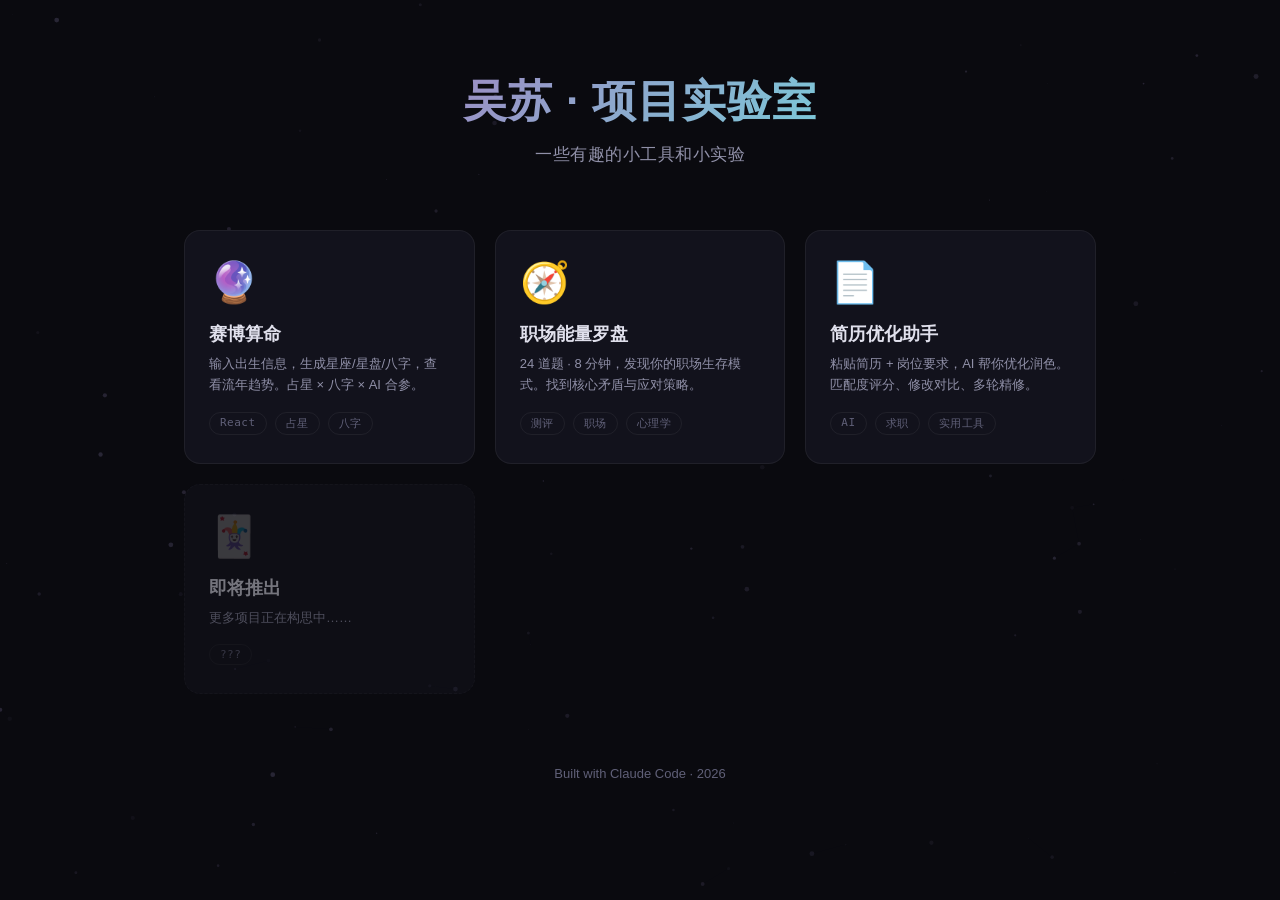
==== index.html @ a4a71238 "初始提交：门户首页 + 赛博算命 + 职场罗盘 + 简历优化" ====
<!DOCTYPE html>
<html lang="zh-CN">
<head>
<meta charset="UTF-8">
<meta name="viewport" content="width=device-width, initial-scale=1.0">
<meta name="color-scheme" content="dark">
<meta name="theme-color" content="#0a0a0f">
<title>吴苏 · 项目实验室</title>
<style>
/* ===== Reset & Variables ===== */
:root {
  --bg-deep: #0a0a0f;
  --bg-card: #12121c;
  --bg-card-hover: #1a1a2a;
  --accent-cyan: #7cc8d8;
  --accent-purple: #9b8ec4;
  --accent-rose: #c9a0b8;
  --accent-gold: #c9b878;
  --accent-green: #7eb89e;
  --text-primary: #e0e0ec;
  --text-secondary: #9090a8;
  --text-muted: #606078;
  --border-subtle: rgba(255,255,255,0.06);
  --border-glow: rgba(124,200,216,0.15);
  --radius: 16px;
  --font-sans: 'PingFang SC','Microsoft YaHei','Noto Sans SC',sans-serif;
  --font-mono: 'SF Mono','Cascadia Code','Consolas',monospace;
}
*, *::before, *::after { box-sizing: border-box; margin: 0; padding: 0; }
html { height: 100%; }
body {
  min-height: 100%;
  font-family: var(--font-sans);
  background: var(--bg-deep);
  color: var(--text-primary);
  -webkit-font-smoothing: antialiased;
}
a { text-decoration: none; color: inherit; }
button { font-family: inherit; border: none; cursor: pointer; background: none; color: inherit; }

/* ===== Canvas BG ===== */
#particleCanvas {
  position: fixed; top: 0; left: 0; width: 100%; height: 100%;
  z-index: 0; pointer-events: none;
}

/* ===== Layout ===== */
#app {
  position: relative; z-index: 1;
  max-width: 960px; margin: 0 auto;
  padding: clamp(32px, 8vh, 80px) 24px 80px;
  display: flex; flex-direction: column; align-items: center;
}

/* ===== Header ===== */
.header { text-align: center; margin-bottom: clamp(40px, 8vh, 64px); }
.header h1 {
  font-size: clamp(28px, 5vw, 44px);
  font-weight: 700;
  background: linear-gradient(135deg, var(--accent-purple), var(--accent-cyan));
  -webkit-background-clip: text; -webkit-text-fill-color: transparent;
  background-clip: text;
  letter-spacing: 1px;
}
.header p {
  margin-top: 12px;
  font-size: clamp(14px, 2vw, 17px);
  color: var(--text-secondary);
  letter-spacing: 0.5px;
}

/* ===== Project Grid ===== */
.grid {
  display: grid;
  grid-template-columns: repeat(auto-fill, minmax(260px, 1fr));
  gap: 20px;
  width: 100%;
}

/* ===== Card ===== */
.card {
  display: flex; flex-direction: column;
  padding: 28px 24px;
  border-radius: var(--radius);
  background: var(--bg-card);
  border: 1px solid var(--border-subtle);
  transition: all 300ms cubic-bezier(0.4,0,0.2,1);
  position: relative; overflow: hidden;
  min-height: 180px;
}
.card::before {
  content: '';
  position: absolute; top: 0; left: 0; right: 0;
  height: 1px;
  background: linear-gradient(90deg, transparent, var(--border-glow), transparent);
  opacity: 0; transition: opacity 300ms ease;
}
.card:hover {
  transform: translateY(-4px);
  background: var(--bg-card-hover);
  border-color: rgba(124,200,216,0.2);
  box-shadow: 0 8px 40px rgba(0,0,0,0.4), 0 0 0 1px rgba(124,200,216,0.05);
}
.card:hover::before { opacity: 1; }
.card:active { transform: scale(0.98); }

.card-emoji {
  font-size: 40px; margin-bottom: 16px;
  transition: transform 300ms ease;
}
.card:hover .card-emoji { transform: scale(1.1); }

.card-title {
  font-size: 18px; font-weight: 600; margin-bottom: 8px;
  color: var(--text-primary);
}
.card-desc {
  font-size: 13px; color: var(--text-secondary);
  line-height: 1.6; flex: 1;
}
.card-tags {
  display: flex; gap: 8px; flex-wrap: wrap; margin-top: 16px;
}
.tag {
  padding: 3px 10px; border-radius: 20px;
  font-size: 11px; color: var(--text-muted);
  border: 1px solid var(--border-subtle);
  font-family: var(--font-mono); letter-spacing: 0.5px;
}

/* ===== Placeholder Card ===== */
.card.placeholder {
  opacity: 0.5; cursor: default;
  border-style: dashed;
}
.card.placeholder:hover {
  transform: none;
  background: var(--bg-card);
  border-color: var(--border-subtle);
  box-shadow: none;
}
.card.placeholder:hover::before { opacity: 0; }
.card.placeholder .card-emoji { opacity: 0.4; }

/* ===== Footer ===== */
.footer {
  margin-top: clamp(40px, 8vh, 72px);
  text-align: center;
  font-size: 13px; color: var(--text-muted);
}
.footer a:hover { color: var(--accent-cyan); transition: color 200ms; }

/* ===== Responsive ===== */
@media (max-width: 600px) {
  .grid { grid-template-columns: 1fr; }
  .card { min-height: auto; }
}
</style>
</head>
<body>
<canvas id="particleCanvas"></canvas>

<div id="app">
  <header class="header">
    <h1>吴苏 · 项目实验室</h1>
    <p>一些有趣的小工具和小实验</p>
  </header>

  <div class="grid">
    <!-- 赛博算命 -->
    <a href="projects/cyber-fortune/" class="card">
      <div class="card-emoji">🔮</div>
      <div class="card-title">赛博算命</div>
      <div class="card-desc">输入出生信息，生成星座/星盘/八字，查看流年趋势。占星 × 八字 × AI 合参。</div>
      <div class="card-tags">
        <span class="tag">React</span>
        <span class="tag">占星</span>
        <span class="tag">八字</span>
      </div>
    </a>

    <!-- 职场能量罗盘 -->
    <a href="projects/career-compass/" class="card">
      <div class="card-emoji">🧭</div>
      <div class="card-title">职场能量罗盘</div>
      <div class="card-desc">24 道题 · 8 分钟，发现你的职场生存模式。找到核心矛盾与应对策略。</div>
      <div class="card-tags">
        <span class="tag">测评</span>
        <span class="tag">职场</span>
        <span class="tag">心理学</span>
      </div>
    </a>

    <!-- 简历优化助手 -->
    <a href="projects/resume-optimizer/" class="card">
      <div class="card-emoji">📄</div>
      <div class="card-title">简历优化助手</div>
      <div class="card-desc">粘贴简历 + 岗位要求，AI 帮你优化润色。匹配度评分、修改对比、多轮精修。</div>
      <div class="card-tags">
        <span class="tag">AI</span>
        <span class="tag">求职</span>
        <span class="tag">实用工具</span>
      </div>
    </a>

    <!-- 即将推出 -->
    <div class="card placeholder">
      <div class="card-emoji">🃏</div>
      <div class="card-title">即将推出</div>
      <div class="card-desc">更多项目正在构思中……</div>
      <div class="card-tags">
        <span class="tag">???</span>
      </div>
    </div>
  </div>

  <footer class="footer">
    <p>Built with <a href="https://claude.ai/code" target="_blank" rel="noopener">Claude Code</a> · 2026</p>
  </footer>
</div>

<script>
// ===== Particle Engine (adapted from 职场罗盘) =====
class ParticleEngine {
  constructor(canvas) {
    this.canvas = canvas;
    this.ctx = canvas.getContext('2d');
    this.particles = [];
    this.mouse = { x: -9999, y: -9999 };
    this.colorBias = { r: 155, g: 142, b: 196 };
    this.resize();
    this.init();
    this.bindEvents();
    this.animate();
  }
  resize() {
    const dpr = Math.min(window.devicePixelRatio || 1, 2);
    this.width = window.innerWidth;
    this.height = document.body.scrollHeight;
    this.canvas.width = this.width * dpr;
    this.canvas.height = this.height * dpr;
    this.canvas.style.width = this.width + 'px';
    this.canvas.style.height = this.height + 'px';
    this.ctx.setTransform(dpr, 0, 0, dpr, 0, 0);
    this.pCount = this.width < 768 ? 50 : 100;
    this.connectDist = this.width < 768 ? 80 : 120;
  }
  init() {
    this.particles = [];
    for (let i = 0; i < this.pCount; i++) {
      this.particles.push({
        x: Math.random() * this.width,
        y: Math.random() * this.height,
        vx: (Math.random() - 0.5) * 0.4,
        vy: (Math.random() - 0.5) * 0.4,
        size: Math.random() * 2.2 + 0.3,
        opacity: Math.random() * 0.18 + 0.04
      });
    }
  }
  bindEvents() {
    window.addEventListener('resize', () => { this.resize(); this.init(); });
    document.addEventListener('mousemove', e => { this.mouse.x = e.clientX; this.mouse.y = e.clientY; });
    document.addEventListener('touchmove', e => { if (e.touches[0]) { this.mouse.x = e.touches[0].clientX; this.mouse.y = e.touches[0].clientY; } }, {passive:true});
  }
  animate() {
    this.ctx.clearRect(0, 0, this.width, this.height);
    const {r,g,b} = this.colorBias;
    for (let i = 0; i < this.particles.length; i++) {
      const p = this.particles[i];
      const dx = p.x - this.mouse.x, dy = p.y - this.mouse.y;
      const dist = Math.sqrt(dx*dx + dy*dy);
      if (dist < 90) {
        const force = (90 - dist) / 90 * 0.025;
        p.vx += (dx / dist) * force;
        p.vy += (dy / dist) * force;
      }
      p.vx *= 0.999; p.vy *= 0.999;
      p.x += p.vx; p.y += p.vy;
      if (p.x < 0) p.x = this.width; if (p.x > this.width) p.x = 0;
      if (p.y < 0) p.y = this.height; if (p.y > this.height) p.y = 0;
      this.ctx.beginPath();
      this.ctx.arc(p.x, p.y, p.size, 0, Math.PI*2);
      this.ctx.fillStyle = `rgba(${r},${g},${b},${p.opacity})`;
      this.ctx.fill();
      for (let j = i+1; j < this.particles.length; j++) {
        const p2 = this.particles[j];
        const dx2 = p.x - p2.x, dy2 = p.y - p2.y;
        const dist2 = Math.sqrt(dx2*dx2 + dy2*dy2);
        if (dist2 < this.connectDist) {
          this.ctx.beginPath();
          this.ctx.moveTo(p.x, p.y);
          this.ctx.lineTo(p2.x, p2.y);
          this.ctx.strokeStyle = `rgba(${r},${g},${b},${0.02 * (1 - dist2/this.connectDist)})`;
          this.ctx.lineWidth = 0.5;
          this.ctx.stroke();
        }
      }
    }
    requestAnimationFrame(() => this.animate());
  }
}

// ===== Init =====
window.addEventListener('DOMContentLoaded', () => {
  new ParticleEngine(document.getElementById('particleCanvas'));
});
</script>
</body>
</html>
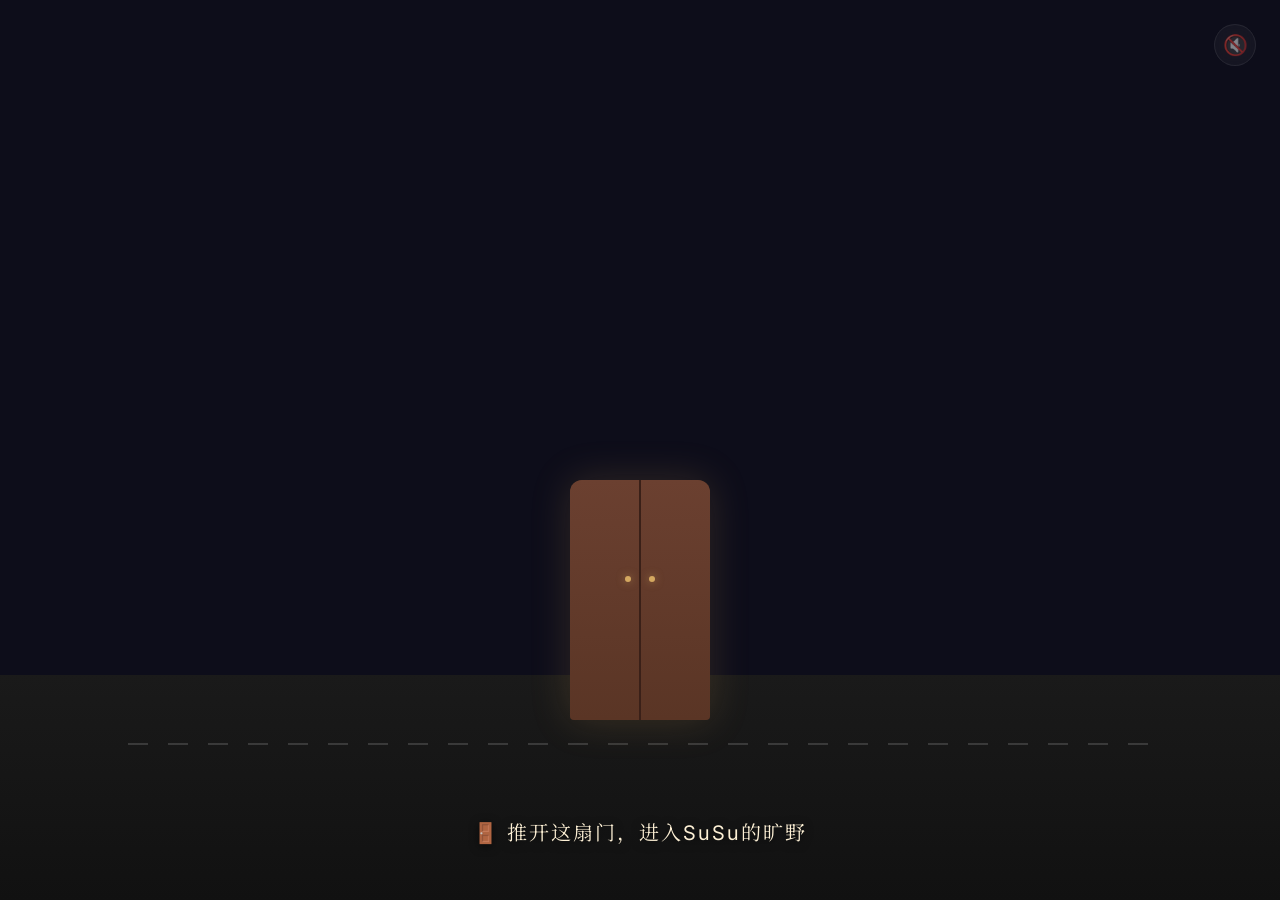
==== commit 74d5002b: "网站完整版：3D旷野 + 城市封面 + 音乐 + 六大地标" ====
--- a/index.html
+++ b/index.html
@@ -4,307 +4,1680 @@
 <meta charset="UTF-8">
 <meta name="viewport" content="width=device-width, initial-scale=1.0">
 <meta name="color-scheme" content="dark">
-<meta name="theme-color" content="#0a0a0f">
-<title>吴苏 · 项目实验室</title>
+<meta name="theme-color" content="#2D1B3D">
+<title>人生是旷野 — Su Su</title>
+
+<!-- Fonts -->
+<link rel="preconnect" href="https://fonts.googleapis.com">
+<link rel="preconnect" href="https://fonts.gstatic.com" crossorigin>
+<link href="https://fonts.googleapis.com/css2?family=Caveat:wght@400;600;700&family=Noto+Serif+SC:wght@300;400;500;600;700&family=Inter:wght@400;500&display=swap" rel="stylesheet">
+
+<!-- Three.js Import Map -->
+<script type="importmap">
+{
+  "imports": {
+    "three": "https://unpkg.com/three@0.160.0/build/three.module.js",
+    "three/addons/": "https://unpkg.com/three@0.160.0/examples/jsm/"
+  }
+}
+</script>
+
 <style>
-/* ===== Reset & Variables ===== */
-:root {
-  --bg-deep: #0a0a0f;
-  --bg-card: #12121c;
-  --bg-card-hover: #1a1a2a;
-  --accent-cyan: #7cc8d8;
-  --accent-purple: #9b8ec4;
-  --accent-rose: #c9a0b8;
-  --accent-gold: #c9b878;
-  --accent-green: #7eb89e;
-  --text-primary: #e0e0ec;
-  --text-secondary: #9090a8;
-  --text-muted: #606078;
-  --border-subtle: rgba(255,255,255,0.06);
-  --border-glow: rgba(124,200,216,0.15);
-  --radius: 16px;
-  --font-sans: 'PingFang SC','Microsoft YaHei','Noto Sans SC',sans-serif;
-  --font-mono: 'SF Mono','Cascadia Code','Consolas',monospace;
-}
-*, *::before, *::after { box-sizing: border-box; margin: 0; padding: 0; }
-html { height: 100%; }
-body {
-  min-height: 100%;
-  font-family: var(--font-sans);
-  background: var(--bg-deep);
-  color: var(--text-primary);
-  -webkit-font-smoothing: antialiased;
-}
-a { text-decoration: none; color: inherit; }
-button { font-family: inherit; border: none; cursor: pointer; background: none; color: inherit; }
-
-/* ===== Canvas BG ===== */
-#particleCanvas {
-  position: fixed; top: 0; left: 0; width: 100%; height: 100%;
-  z-index: 0; pointer-events: none;
-}
-
-/* ===== Layout ===== */
-#app {
-  position: relative; z-index: 1;
-  max-width: 960px; margin: 0 auto;
-  padding: clamp(32px, 8vh, 80px) 24px 80px;
-  display: flex; flex-direction: column; align-items: center;
-}
-
-/* ===== Header ===== */
-.header { text-align: center; margin-bottom: clamp(40px, 8vh, 64px); }
-.header h1 {
-  font-size: clamp(28px, 5vw, 44px);
-  font-weight: 700;
-  background: linear-gradient(135deg, var(--accent-purple), var(--accent-cyan));
-  -webkit-background-clip: text; -webkit-text-fill-color: transparent;
-  background-clip: text;
-  letter-spacing: 1px;
-}
-.header p {
-  margin-top: 12px;
-  font-size: clamp(14px, 2vw, 17px);
-  color: var(--text-secondary);
-  letter-spacing: 0.5px;
-}
-
-/* ===== Project Grid ===== */
-.grid {
-  display: grid;
-  grid-template-columns: repeat(auto-fill, minmax(260px, 1fr));
-  gap: 20px;
-  width: 100%;
-}
-
-/* ===== Card ===== */
-.card {
-  display: flex; flex-direction: column;
-  padding: 28px 24px;
-  border-radius: var(--radius);
-  background: var(--bg-card);
-  border: 1px solid var(--border-subtle);
-  transition: all 300ms cubic-bezier(0.4,0,0.2,1);
-  position: relative; overflow: hidden;
-  min-height: 180px;
-}
-.card::before {
-  content: '';
-  position: absolute; top: 0; left: 0; right: 0;
-  height: 1px;
-  background: linear-gradient(90deg, transparent, var(--border-glow), transparent);
-  opacity: 0; transition: opacity 300ms ease;
-}
-.card:hover {
-  transform: translateY(-4px);
-  background: var(--bg-card-hover);
-  border-color: rgba(124,200,216,0.2);
-  box-shadow: 0 8px 40px rgba(0,0,0,0.4), 0 0 0 1px rgba(124,200,216,0.05);
-}
-.card:hover::before { opacity: 1; }
-.card:active { transform: scale(0.98); }
-
-.card-emoji {
-  font-size: 40px; margin-bottom: 16px;
-  transition: transform 300ms ease;
-}
-.card:hover .card-emoji { transform: scale(1.1); }
-
-.card-title {
-  font-size: 18px; font-weight: 600; margin-bottom: 8px;
-  color: var(--text-primary);
-}
-.card-desc {
-  font-size: 13px; color: var(--text-secondary);
-  line-height: 1.6; flex: 1;
-}
-.card-tags {
-  display: flex; gap: 8px; flex-wrap: wrap; margin-top: 16px;
-}
-.tag {
-  padding: 3px 10px; border-radius: 20px;
-  font-size: 11px; color: var(--text-muted);
-  border: 1px solid var(--border-subtle);
-  font-family: var(--font-mono); letter-spacing: 0.5px;
-}
-
-/* ===== Placeholder Card ===== */
-.card.placeholder {
-  opacity: 0.5; cursor: default;
-  border-style: dashed;
-}
-.card.placeholder:hover {
-  transform: none;
-  background: var(--bg-card);
-  border-color: var(--border-subtle);
-  box-shadow: none;
-}
-.card.placeholder:hover::before { opacity: 0; }
-.card.placeholder .card-emoji { opacity: 0.4; }
-
-/* ===== Footer ===== */
-.footer {
-  margin-top: clamp(40px, 8vh, 72px);
-  text-align: center;
-  font-size: 13px; color: var(--text-muted);
-}
-.footer a:hover { color: var(--accent-cyan); transition: color 200ms; }
-
-/* ===== Responsive ===== */
-@media (max-width: 600px) {
-  .grid { grid-template-columns: 1fr; }
-  .card { min-height: auto; }
+/* ================================================================
+   RESET & BASE
+   ================================================================ */
+*,*::before,*::after{box-sizing:border-box;margin:0;padding:0}
+html,body{width:100%;height:100%;overflow:hidden;font-family:'Inter','Noto Serif SC',serif}
+body{background:#1a1025;-webkit-font-smoothing:antialiased}
+a{text-decoration:none;color:inherit}
+button{font-family:inherit;border:none;cursor:pointer;background:none;color:inherit;font-size:inherit}
+
+/* ================================================================
+   LAYER 1: COVER PAGE — CSS City + Door
+   ================================================================ */
+#cover{
+  position:fixed;inset:0;z-index:100;
+  background:#0d0d1a;
+  transition:opacity 1s ease,visibility 1s ease;
+  overflow:hidden;
+}
+#cover.hidden{opacity:0;visibility:hidden;pointer-events:none}
+
+/* City skyline — building rows */
+.city-skyline{position:absolute;inset:0;z-index:1;pointer-events:none}
+.city-buildings-row{
+  position:absolute;left:-5%;right:-5%;display:flex;align-items:flex-end;justify-content:center;gap:0;
+}
+.city-buildings-row.row-back{bottom:28%;height:50%}
+.city-buildings-row.row-front{bottom:22%;height:45%}
+.city-building{
+  flex:1;min-width:18px;max-width:80px;
+  background:#151528;
+  margin:0 1px;
+}
+.city-building.tall{background:#1a1a30}
+.city-building.warm{background:#1a1520}
+.city-building.lit{background:#1d1a2a}
+/* Windows */
+.city-building{position:relative}
+.city-building::after{
+  content:'';position:absolute;inset:4px;
+  background-image:
+    radial-gradient(circle at 30% 20%, #FFDD88 1px, transparent 1px),
+    radial-gradient(circle at 70% 25%, #FFDD88 1.5px, transparent 1.5px),
+    radial-gradient(circle at 50% 40%, #8899CC 1px, transparent 1px),
+    radial-gradient(circle at 25% 55%, #FFDD88 1px, transparent 1px),
+    radial-gradient(circle at 65% 60%, #8899CC 1.5px, transparent 1.5px),
+    radial-gradient(circle at 40% 75%, #FFDD88 1px, transparent 1px),
+    radial-gradient(circle at 75% 80%, #FFDD88 1px, transparent 1px),
+    radial-gradient(circle at 20% 90%, #8899CC 1px, transparent 1px);
+  animation:twinkle 3s ease-in-out infinite;
+  animation-delay:var(--twinkle-delay, 0s);
+}
+@keyframes twinkle{
+  0%,100%{opacity:0.45}
+  50%{opacity:0.9}
+}
+.city-ground{
+  position:absolute;bottom:0;left:0;right:0;height:25%;
+  background:linear-gradient(180deg, #1a1a1a 0%, #111 100%);
+}
+/* Road markings */
+.city-ground::before{
+  content:'';position:absolute;top:30%;left:10%;right:10%;height:2px;
+  background:repeating-linear-gradient(90deg, rgba(255,255,255,0.15) 0px, rgba(255,255,255,0.15) 20px, transparent 20px, transparent 40px);
+}
+
+/* Door scene */
+.door-scene{
+  position:absolute;bottom:20%;left:50%;transform:translateX(-50%);
+  z-index:10;cursor:pointer;
+  transition:transform 0.3s ease,filter 0.3s ease;
+}
+.door-scene:hover{transform:translateX(-50%) scale(1.04);filter:brightness(1.15)}
+.door-scene:hover .door-glow{opacity:0.8}
+.door-scene:active{transform:translateX(-50%) scale(0.98)}
+.door-frame{
+  position:relative;
+  width:140px;height:240px;
+  background:linear-gradient(180deg, #4A3020, #3A2518);
+  border-radius:12px 12px 4px 4px;
+  box-shadow:0 0 40px rgba(200,150,80,0.2), inset 0 0 20px rgba(0,0,0,0.3);
+  display:flex;overflow:hidden;
+}
+.door-panel{
+  flex:1;height:100%;
+  background:linear-gradient(180deg, #6B4030, #5A3525);
+  transition:transform 0.8s cubic-bezier(0.4,0,0.2,1);
+  position:relative;
+}
+.door-panel::after{
+  content:'';position:absolute;top:40%;width:6px;height:6px;
+  background:#D4A860;border-radius:50%;
+  box-shadow:0 0 8px rgba(212,168,96,0.6);
+}
+.door-left{border-right:1px solid #3A2018}
+.door-left::after{right:8px}
+.door-right{border-left:1px solid #3A2018}
+.door-right::after{left:8px}
+.door-left.open{transform:perspective(600px) rotateY(-65deg);transform-origin:left center}
+.door-right.open{transform:perspective(600px) rotateY(65deg);transform-origin:right center}
+.door-glow{
+  position:absolute;inset:10%;z-index:-1;
+  background:radial-gradient(ellipse, rgba(255,220,150,0.25) 0%, transparent 70%);
+  transition:opacity 0.8s ease;
+  opacity:0.5;
+}
+
+.door-label{
+  position:fixed;bottom:6%;left:50%;transform:translateX(-50%);
+  z-index:20;color:#FDF0D5;font-size:clamp(15px,2.5vw,20px);
+  text-shadow:0 2px 10px rgba(0,0,0,0.6);
+  pointer-events:none;letter-spacing:2px;
+}
+
+/* Music toggle button */
+.music-toggle{
+  position:fixed;top:24px;right:24px;z-index:110;
+  width:42px;height:42px;border-radius:50%;
+  background:rgba(255,255,255,0.08);
+  backdrop-filter:blur(8px);
+  -webkit-backdrop-filter:blur(8px);
+  border:1px solid rgba(255,255,255,0.15);
+  color:#FDF0D5;font-size:20px;
+  display:flex;align-items:center;justify-content:center;
+  cursor:pointer;
+  transition:all 0.3s ease;
+}
+.music-toggle:hover{background:rgba(255,255,255,0.15);border-color:rgba(255,255,255,0.3)}
+.music-toggle.playing{background:rgba(255,220,150,0.15);border-color:rgba(255,220,150,0.35);box-shadow:0 0 16px rgba(255,220,150,0.15)}
+.music-toggle.muted{opacity:0.5}
+
+.city-overlay{
+  position:fixed;inset:0;z-index:50;pointer-events:none;
+  background:#FFFFFF;opacity:0;
+  transition:opacity 0.8s ease;
+}
+.city-overlay.show{opacity:1}
+
+@media(max-width:768px){
+  .door-frame{width:110px;height:190px}
+  .door-label{font-size:14px;bottom:8%}
+}
+
+/* ================================================================
+   LAYER 2: 3D MAP PAGE
+   ================================================================ */
+#mapPage{
+  position:fixed;inset:0;z-index:0;
+}
+#threeCanvas{width:100%;height:100%;display:block}
+
+/* 2D UI Overlays */
+.map-overlay{
+  position:fixed;z-index:10;
+  pointer-events:none;
+  color:#FDF0D5;
+  text-shadow:0 1px 8px rgba(0,0,0,0.4);
+}
+.map-overlay *{pointer-events:auto}
+
+/* Top-left: title */
+.map-title{
+  top:28px;left:32px;
+  font-family:'Noto Serif SC',serif;
+  font-size:22px;font-weight:600;
+  color:#3D2A1A;
+  text-shadow:0 1px 3px rgba(255,255,255,0.5);
+  opacity:0;transition:opacity 1s ease 1s;
+}
+.map-title.show{opacity:1}
+
+/* Welcome banner — center → top-left fly */
+.welcome-banner{
+  position:fixed;z-index:80;pointer-events:none;
+  top:50%;left:50%;transform:translate(-50%,-50%);
+  font-family:'Caveat',cursive;
+  font-size:clamp(36px,7vw,72px);
+  color:#FDF0D5;
+  text-shadow:0 1px 4px rgba(0,0,0,0.08);
+  opacity:0;
+  transition:all 2s cubic-bezier(0.25,0.8,0.25,1.2);
+}
+.welcome-banner.fly{
+  opacity:1;
+  top:30px;left:34px;transform:translate(0,0);
+  font-size:28px;
+}
+
+/* Top-right: hint */
+.map-hint{
+  top:58px;left:34px;
+  font-family:'Noto Serif SC',serif;
+  font-size:14px;color:#4A3525;opacity:0.85;
+  text-align:left;line-height:1.8;
+  text-shadow:0 1px 2px rgba(255,255,255,0.5);
+}
+
+/* Bottom-right: social */
+.map-social{
+  bottom:32px;right:32px;
+  display:flex;gap:16px;align-items:center;
+}
+.map-social a{
+  display:flex;align-items:center;justify-content:center;
+  width:48px;height:48px;
+  border-radius:50%;
+  background:rgba(255,255,255,0.1);
+  backdrop-filter:blur(8px);
+  border:1px solid rgba(255,255,255,0.15);
+  transition:transform 0.2s ease,background 0.2s ease;
+  overflow:hidden;
+}
+.map-social a img{width:100%;height:100%;object-fit:cover;border-radius:50%}
+.map-social a:hover{
+  transform:scale(1.1);
+  background:rgba(255,255,255,0.18);
+}
+
+/* Character dialogue bubble */
+#dialogueBubble{
+  position:fixed;z-index:15;
+  padding:12px 20px;
+  border-radius:20px 20px 20px 4px;
+  background:rgba(30,22,41,0.92);
+  backdrop-filter:blur(12px);
+  border:1px solid rgba(232,168,124,0.2);
+  color:#FDF0D5;
+  font-size:14px;
+  max-width:260px;
+  opacity:0;visibility:hidden;
+  transform:translateY(8px);
+  transition:opacity 0.25s ease,transform 0.25s ease;
+  pointer-events:none;
+}
+#dialogueBubble.show{opacity:1;visibility:visible;transform:translateY(0)}
+#dialogueBubble::after{
+  content:'';position:absolute;
+  bottom:-8px;left:20px;
+  width:0;height:0;
+  border-left:8px solid transparent;
+  border-right:8px solid transparent;
+  border-top:8px solid rgba(30,22,41,0.92);
+}
+
+/* ================================================================
+   LAYER 3: MODAL
+   ================================================================ */
+#modalOverlay{
+  position:fixed;inset:0;z-index:200;
+  background:rgba(0,0,0,0.35);
+  backdrop-filter:blur(12px);
+  -webkit-backdrop-filter:blur(12px);
+  display:flex;align-items:center;justify-content:center;
+  opacity:0;visibility:hidden;
+  transition:opacity 0.3s ease,visibility 0.3s ease;
+}
+#modalOverlay.show{opacity:1;visibility:visible}
+
+#modalCard{
+  max-width:700px;width:92%;
+  background:rgba(30,22,41,0.75);
+  border-radius:32px;
+  padding:48px 40px;
+  border:1px solid rgba(232,168,124,0.2);
+  box-shadow:0 40px 80px rgba(0,0,0,0.5);
+  color:#FDF0D5;
+  transform:scale(0.8);
+  transition:transform 0.3s cubic-bezier(0.34,1.56,0.64,1);
+  position:relative;
+  max-height:88vh;overflow-y:auto;
+}
+#modalOverlay.show #modalCard{transform:scale(1)}
+
+.modal-icon{font-size:56px;display:block;margin-bottom:16px}
+.modal-title{font-family:'Noto Serif SC',serif;font-size:28px;font-weight:600;margin-bottom:10px}
+.modal-tag{display:inline-block;padding:4px 14px;border-radius:20px;font-size:13px;background:rgba(196,132,252,0.15);color:#C084FC;margin-bottom:24px}
+.modal-body{font-size:16px;line-height:2.0;opacity:0.92;white-space:pre-wrap}
+.modal-body .highlight{color:#E8A87C;font-weight:500}
+.body-link{color:#E8A87C;text-decoration:underline;text-underline-offset:3px;transition:color 0.2s}
+.body-link:hover{color:#F5C896}
+
+/* Tree hole (焦虑泥潭) */
+.tree-hole{margin-top:28px;padding-top:24px;border-top:1px solid rgba(255,255,255,0.08)}
+.tree-hole-label{font-size:15px;color:rgba(255,255,255,0.6);margin-bottom:14px}
+.tree-hole-label span{font-size:18px;margin-right:6px}
+.tree-hole textarea{
+  width:100%;height:100px;padding:14px;border-radius:12px;
+  background:rgba(255,255,255,0.04);border:1px solid rgba(255,255,255,0.1);
+  color:#FDF0D5;font-size:14px;font-family:inherit;line-height:1.8;
+  resize:vertical;outline:none;transition:border-color 0.3s;
+}
+.tree-hole textarea:focus{border-color:rgba(168,140,120,0.4)}
+.tree-hole textarea::placeholder{color:rgba(255,255,255,0.25)}
+.tree-hole-btn{
+  margin-top:12px;padding:8px 24px;border-radius:20px;
+  background:rgba(168,140,120,0.15);border:1px solid rgba(168,140,120,0.3);
+  color:#C8B8A0;font-size:14px;cursor:pointer;
+  transition:all 0.3s ease;
+}
+.tree-hole-btn:hover{background:rgba(168,140,120,0.25);color:#E8D8C0}
+.tree-hole-response{display:none;margin-top:14px;font-size:14px;color:rgba(255,255,255,0.5);font-style:italic}
+.tree-hole-response.show{display:block}
+
+.modal-close{
+  position:absolute;top:16px;right:20px;
+  width:36px;height:36px;
+  border-radius:50%;
+  display:flex;align-items:center;justify-content:center;
+  font-size:20px;color:#FDF0D5;opacity:0.5;
+  transition:opacity 0.2s ease,transform 0.3s ease;
+}
+.modal-close:hover{opacity:1;transform:rotate(90deg)}
+
+/* Tavern dice button */
+.dice-btn{
+  display:inline-flex;align-items:center;gap:8px;
+  padding:12px 28px;margin:16px 0;
+  border-radius:28px;
+  background:rgba(232,168,124,0.1);
+  border:1px solid rgba(232,168,124,0.3);
+  color:#E8A87C;
+  font-size:15px;font-weight:500;
+  cursor:pointer;
+  transition:transform 0.2s ease,box-shadow 0.2s ease,background 0.2s ease;
+}
+.dice-btn:hover{
+  transform:scale(1.05);
+  background:rgba(232,168,124,0.18);
+  box-shadow:0 0 24px rgba(232,168,124,0.2);
+}
+.song-result{margin-top:12px;padding:14px 18px;border-radius:16px;background:rgba(232,168,124,0.06);border:1px solid rgba(232,168,124,0.1);font-size:13px;line-height:1.6}
+
+/* Workshop project links */
+.workshop-links{display:flex;flex-direction:column;gap:10px;margin-top:16px}
+.workshop-link{
+  display:block;padding:14px 18px;
+  border-radius:16px;
+  background:rgba(232,168,124,0.06);
+  border:1px solid rgba(232,168,124,0.1);
+  transition:background 0.2s ease,border-color 0.2s ease;
+}
+.workshop-link:hover{background:rgba(232,168,124,0.14);border-color:rgba(232,168,124,0.25)}
+.workshop-link .wl-icon{font-size:20px;margin-right:8px}
+.workshop-link .wl-name{font-size:14px;font-weight:600;color:#E8A87C}
+.workshop-link .wl-desc{font-size:12px;opacity:0.6;margin-top:4px}
+
+/* Scrollbar */
+#modalCard::-webkit-scrollbar{width:4px}
+#modalCard::-webkit-scrollbar-track{background:transparent}
+#modalCard::-webkit-scrollbar-thumb{background:rgba(255,255,255,0.08);border-radius:2px}
+
+/* QR code overlay */
+#qrOverlay{
+  position:fixed;inset:0;z-index:300;
+  background:rgba(0,0,0,0.6);
+  backdrop-filter:blur(8px);
+  -webkit-backdrop-filter:blur(8px);
+  display:flex;flex-direction:column;align-items:center;justify-content:center;
+  gap:20px;
+  opacity:0;visibility:hidden;
+  transition:opacity 0.3s ease,visibility 0.3s ease;
+  cursor:pointer;
+}
+#qrOverlay.show{opacity:1;visibility:visible}
+#qrOverlay img{max-width:320px;max-height:70vh;border-radius:20px;box-shadow:0 8px 40px rgba(0,0,0,0.4)}
+#qrOverlay .qr-title{color:#FDF0D5;font-size:18px;font-family:'Noto Serif SC',serif}
+#qrOverlay .qr-hint{color:rgba(255,255,255,0.4);font-size:13px}
+
+/* ================================================================
+   RESPONSIVE
+   ================================================================ */
+@media(max-width:768px){
+  #modalCard{padding:32px 22px;border-radius:24px;max-height:90vh}
+  .modal-icon{font-size:40px}
+  .modal-title{font-size:22px}
+  .modal-body{font-size:14px}
+  .map-hint{display:none}
+  .map-social a{width:40px;height:40px}
+  .map-social{bottom:20px;right:20px;gap:12px}
+  .map-title{top:20px;left:20px;font-size:22px}
+}
+
+@media(max-width:480px){
+  #modalCard{padding:24px 18px;border-radius:20px}
+  .modal-body{font-size:13px;line-height:1.8}
 }
 </style>
 </head>
 <body>
-<canvas id="particleCanvas"></canvas>
-
-<div id="app">
-  <header class="header">
-    <h1>吴苏 · 项目实验室</h1>
-    <p>一些有趣的小工具和小实验</p>
-  </header>
-
-  <div class="grid">
-    <!-- 赛博算命 -->
-    <a href="projects/cyber-fortune/" class="card">
-      <div class="card-emoji">🔮</div>
-      <div class="card-title">赛博算命</div>
-      <div class="card-desc">输入出生信息，生成星座/星盘/八字，查看流年趋势。占星 × 八字 × AI 合参。</div>
-      <div class="card-tags">
-        <span class="tag">React</span>
-        <span class="tag">占星</span>
-        <span class="tag">八字</span>
-      </div>
-    </a>
-
-    <!-- 职场能量罗盘 -->
-    <a href="projects/career-compass/" class="card">
-      <div class="card-emoji">🧭</div>
-      <div class="card-title">职场能量罗盘</div>
-      <div class="card-desc">24 道题 · 8 分钟，发现你的职场生存模式。找到核心矛盾与应对策略。</div>
-      <div class="card-tags">
-        <span class="tag">测评</span>
-        <span class="tag">职场</span>
-        <span class="tag">心理学</span>
-      </div>
-    </a>
-
-    <!-- 简历优化助手 -->
-    <a href="projects/resume-optimizer/" class="card">
-      <div class="card-emoji">📄</div>
-      <div class="card-title">简历优化助手</div>
-      <div class="card-desc">粘贴简历 + 岗位要求，AI 帮你优化润色。匹配度评分、修改对比、多轮精修。</div>
-      <div class="card-tags">
-        <span class="tag">AI</span>
-        <span class="tag">求职</span>
-        <span class="tag">实用工具</span>
-      </div>
-    </a>
-
-    <!-- 即将推出 -->
-    <div class="card placeholder">
-      <div class="card-emoji">🃏</div>
-      <div class="card-title">即将推出</div>
-      <div class="card-desc">更多项目正在构思中……</div>
-      <div class="card-tags">
-        <span class="tag">???</span>
-      </div>
+
+<!-- ================================================================
+     LAYER 1: COVER PAGE
+     ================================================================ -->
+<div id="cover">
+  <div class="city-skyline">
+    <div class="city-buildings-row row-back" id="buildingsBack"></div>
+    <div class="city-buildings-row row-front" id="buildingsFront"></div>
+    <div class="city-ground"></div>
+  </div>
+  <div class="door-scene" id="doorScene">
+    <div class="door-frame">
+      <div class="door-panel door-left" id="doorLeft"></div>
+      <div class="door-panel door-right" id="doorRight"></div>
+      <div class="door-glow"></div>
     </div>
   </div>
-
-  <footer class="footer">
-    <p>Built with <a href="https://claude.ai/code" target="_blank" rel="noopener">Claude Code</a> · 2026</p>
-  </footer>
+  <div class="door-label">🚪 推开这扇门，进入SuSu的旷野</div>
+  <div class="city-overlay" id="cityOverlay"></div>
 </div>
 
-<script>
-// ===== Particle Engine (adapted from 职场罗盘) =====
-class ParticleEngine {
-  constructor(canvas) {
-    this.canvas = canvas;
-    this.ctx = canvas.getContext('2d');
-    this.particles = [];
-    this.mouse = { x: -9999, y: -9999 };
-    this.colorBias = { r: 155, g: 142, b: 196 };
-    this.resize();
-    this.init();
-    this.bindEvents();
-    this.animate();
-  }
-  resize() {
-    const dpr = Math.min(window.devicePixelRatio || 1, 2);
-    this.width = window.innerWidth;
-    this.height = document.body.scrollHeight;
-    this.canvas.width = this.width * dpr;
-    this.canvas.height = this.height * dpr;
-    this.canvas.style.width = this.width + 'px';
-    this.canvas.style.height = this.height + 'px';
-    this.ctx.setTransform(dpr, 0, 0, dpr, 0, 0);
-    this.pCount = this.width < 768 ? 50 : 100;
-    this.connectDist = this.width < 768 ? 80 : 120;
-  }
-  init() {
-    this.particles = [];
-    for (let i = 0; i < this.pCount; i++) {
-      this.particles.push({
-        x: Math.random() * this.width,
-        y: Math.random() * this.height,
-        vx: (Math.random() - 0.5) * 0.4,
-        vy: (Math.random() - 0.5) * 0.4,
-        size: Math.random() * 2.2 + 0.3,
-        opacity: Math.random() * 0.18 + 0.04
+<!-- Music toggle — visible on both cover and map -->
+<button class="music-toggle muted" id="musicToggle" title="音乐">🔇</button>
+
+<!-- ================================================================
+     LAYER 2: 3D MAP PAGE
+     ================================================================ -->
+<div id="mapPage">
+  <canvas id="threeCanvas"></canvas>
+
+  <!-- 2D UI Overlays -->
+  <div class="map-overlay map-title" id="mapTitle"></div>
+  <div class="welcome-banner" id="welcomeBanner">欢迎进入SuSu的旷野</div>
+  <div class="map-overlay map-hint">拖拽旋转 · 滚轮缩放<br>点击地标查看故事</div>
+  <div class="map-overlay map-social">
+    <a href="#" class="qr-link" data-src="20260719-152932.jpg" data-title="小红书" title="小红书"><img src="xiaohongshu-icon.svg" alt="小红书"></a>
+    <a href="#" class="qr-link" data-src="20260719-152937.jpg" data-title="抖音" title="抖音"><img src="douyin-icon.svg" alt="抖音"></a>
+  </div>
+
+  <!-- Character dialogue bubble -->
+  <div id="dialogueBubble">欢迎来到我的旷野，随便逛逛。</div>
+</div>
+
+<!-- ================================================================
+     LAYER 3: MODAL
+     ================================================================ -->
+<div id="modalOverlay">
+  <div id="modalCard">
+    <button class="modal-close" id="modalClose">✕</button>
+    <div id="modalContent"></div>
+  </div>
+</div>
+
+<!-- QR code overlay -->
+<div id="qrOverlay" onclick="this.classList.remove('show')">
+  <div class="qr-title" id="qrTitle"></div>
+  <img id="qrImage" src="" alt="">
+  <div class="qr-hint">点击任意处关闭</div>
+</div>
+
+<!-- ================================================================
+     SCRIPTS
+     ================================================================ -->
+<script type="module">
+import * as THREE from 'three';
+import { OrbitControls } from 'three/addons/controls/OrbitControls.js';
+import { GLTFLoader } from 'three/addons/loaders/GLTFLoader.js';
+
+// ================================================================
+// LANDMARK DATA
+// ================================================================
+const LANDMARKS = [
+  { id:'main', icon:'🔥', title:'中央篝火', tag:'主城', position:[0,0,0],
+    body:`Hello，我是Su Su，这里是我的旷野世界，我正在努力把我心中的旷野变成现实。本人INTP，想法很多，脚程很慢，属于不定期抽风发癫人类，至今也没有搞懂人类社会的运行规则。AI的诞生，像是给我配了一辆自行车，本女子目前也是酷酷为我的CC砸钱中，物质在降级，精神在越狱，我这不是落魄，这是我的"主动迷路"，希望看到这里的你也能拾起你内心的梦想，想干就干！` },
+  { id:'experience', icon:'🏜️', title:'我走过的路', tag:null, position:[-8,0,-6],
+    body:`阶段一：困在围墙里的观察者（大学时期）\n学的是人力资源管理，却赶上了一场全球性的锁闭。大学前两年，隔着屏幕看世界，隔着窗户看校园。直到大四彻底放开，才第一次真正"走出去"——毕业旅行去了云南，那是第一次闻到旷野的味道。但回来后，还是乖乖走进了HR的轨道。\n\n阶段二：坐在玻璃窗后面看别人的人生（工作两年）\n做了两年招聘，每天翻简历、面试、发offer。站在HR的窗口，看着无数人跳进跳出的轨迹，自己却像被钉在椅子上。中间试着做过自媒体，像在办公室里偷偷凿一扇窗，凿了几下又缩回去了。然后继续收心，继续面试别人，继续把自己的日子过成一张重复的表格。\n\n阶段三：跳进旷野，但腿还有点软（现在）\n终于受不了了。枯燥、重复、一眼望到头——这不是想要的生活。于是跳了出来，重新拾起自媒体，同时开始死磕AI。想法依然比行动多，但这次不一样了：AI成了加速器，让那些"不切实际"的念头，敢一个个扔进现实里试试。穷是真的穷，但每一天都是不一样的——哪怕是慌，也是新鲜的慌。` },
+  { id:'workshop', icon:'⚒️', title:'正在勘探的道路', tag:null, position:[12,0,2],
+    body:`目前同时在挖三座矿：\n\n第一座矿：短篇小说——把脑子里那些乱窜的念头，变成一个个有人物有呼吸的故事。还在练习让角色自己开口说话，而不是被推着走。\n\n第二座矿：自媒体——重新把曾经凿过几下的窗口凿开。这次不急着出结果，先让声音发出去，看看能遇见谁。\n\n第三座矿：AI网页 & 小程序——用AI做了独立的小工具、小页面、小程序。服务器在烧钱，但每一次部署成功，都像在旷野里立了一根新路标。\n\n👇 挖出来的成果（点击下方有惊喜哦）：`,
+    projects:[
+      { icon:'🔮', name:'赛博算命', desc:'AI命理测算小工具', url:'projects/cyber-fortune/' },
+      { icon:'🧭', name:'职场能量罗盘', desc:'8种职场生存模式测试', url:'projects/career-compass/' },
+      { icon:'📄', name:'简历优化助手', desc:'AI驱动的简历修改工具', url:'projects/resume-optimizer/' }
+    ]},
+  { id:'dark', icon:'🌫️', title:'焦虑泥潭', tag:null, position:[-12,0,2],
+    body:`毕业两年多，到今天，我也会不停的焦虑，人只要活着就是不停陷入新的泥潭里，我现在说好听叫"自由职业"，说难听叫"还没找工作的无业游民"。短期内靠兼职先撑着，把时间留给真正想做的事。\n\n最怕什么？怕折腾了一圈，什么都没有。怕想法烧完了，钱也烧完了，最后还是得灰溜溜回到格子间，假装这两年没发生过。\n\n但我也知道，这种怕，是旷野的标配。每个在没路的地方走路的人，脚下都踩着同一种心虚。我选择把它放在这里，不藏了。\n\n如果你也在类似的泥沼里，那这片寂静，我们不孤单。` },
+  { id:'backpack', icon:'🎒', title:'旅人背囊', tag:null, position:[-10,0,8],
+    body:`走旷野不能空着手，背囊里装着这三样：\n\n📚 <a href="https://pcn3kugaiywb.feishu.cn/wiki/KZrLwtR4niTdSvkQqYVcfD5pnlu" target="_blank" class="body-link">飞书AI知识库</a>——所有看过、想过、试错过的，全扔进这个库里。外置的大脑，旷野里随手能翻开的笔记本。塞满链接、灵感、失败复盘，和还没发芽的念头。\n\n📱 华为全家桶——不是苹果用不起，而是华子更有性价比，支持国货，我义不容辞哈哈。说笑了，电子设备是现在万万不能舍弃的东西，不过华为分享真的很好用！\n\n✨ <a href="https://www.bilibili.com/video/BV13Y4y1C7oY/?vd_source=23438c095e0658a954c6b1ce5136b2e5" target="_blank" class="body-link">吴世勋</a>——每每快要坚持不住的我，看到他，就像缺水的鱼有了水的滋养，或许不追星的人不知道，但在我心里，他永远是我不能舍弃的一部分，无论到哪里，干什么，我都以他为榜样，是我旷野里的北极星。\n\n背囊不重，但够用。走不远，但能走很久。` },
+  { id:'tavern', icon:'🍺', title:'琥珀酒馆', tag:'🎲 彩蛋', position:[10,0,8],
+    body:`走累了？进来坐坐。这里的酒不卖钱，只换一首歌。\n\n点击骰子，从"旷野歌单"里随机抽一首——这些是最近循环过的声音，是某个时刻的情绪标本。`,
+    isTavern:true,
+    songs:[
+      { title:'CORTIS - REDRED', note:'鼓点像心跳，适合赶路时听' },
+      { title:'h3r3 - 来不及爱你（伴奏版）', note:'安静得像凌晨三点' },
+      { title:'Jason Derulo - Stupid Love', note:'快乐且不用动脑子' },
+      { title:'沈圭善 - 月亮与六便士', note:'名字就说明了一切' },
+      { title:'袁娅维 - 这世间我唯独爱你', note:'坚定得不像情歌' },
+      { title:'邹沛沛 - 红线', note:'缠缠绕绕，像命运' },
+      { title:'慕寒 - 寻花折柳寒暄', note:'古风里的举重若轻' },
+      { title:'BESTie - 恋爱的条件', note:'韩语元气甜歌，治疗emo专用' }
+    ]}
+];
+
+// ================================================================
+// MOUSE TRACKING (for 3D character eye tracking)
+// ================================================================
+let eyeTargetX = 0, eyeTargetY = 0;
+let mouseOnPage = false;
+
+document.addEventListener('mousemove', (e) => {
+  if (!mouseOnPage) return;
+  eyeTargetX = (e.clientX / window.innerWidth) * 2 - 1;
+  eyeTargetY = (e.clientY / window.innerHeight) * 2 - 1;
+});
+document.addEventListener('mouseleave', () => { mouseOnPage = false; eyeTargetX = 0; eyeTargetY = 0; });
+document.addEventListener('mouseenter', () => { mouseOnPage = true; });
+document.addEventListener('touchmove', (e) => {
+  if (!e.touches[0]) return;
+  eyeTargetX = (e.touches[0].clientX / window.innerWidth) * 2 - 1;
+  eyeTargetY = (e.touches[0].clientY / window.innerHeight) * 2 - 1;
+  mouseOnPage = true;
+}, { passive: true });
+document.addEventListener('touchend', () => { mouseOnPage = false; eyeTargetX = 0; eyeTargetY = 0; });
+
+// ================================================================
+// COVER → MAP TRANSITION
+// ================================================================
+const cover = document.getElementById('cover');
+const cityOverlay = document.getElementById('cityOverlay');
+const mapPage = document.getElementById('mapPage');
+const threeCanvas = document.getElementById('threeCanvas');
+const dialogueBubble = document.getElementById('dialogueBubble');
+let threeInitDone = false;
+let camera;
+let charTarget = null;
+let landmarkGroups = [];
+let tourIndex = -1;
+let showDialogue = null;
+let followChar = false;
+const TOUR_ORDER = ['experience','workshop','dark','backpack','tavern'];
+
+// Camera animation — must be declared BEFORE initThreeJS (TDZ)
+let cameraAnimating = false;
+let cameraAnimStart = 0;
+const CAMERA_START = new THREE.Vector3(0, 24, 4);
+const CAMERA_END = new THREE.Vector3(2, 4.5, 2.5);
+const TARGET_START = new THREE.Vector3(0, 0, 0);
+const TARGET_END = new THREE.Vector3(0, 4.2, 0);
+
+// Init grassland in background
+mapPage.classList.add('visible');
+try { initThreeJS(); } catch(e) { console.error('3D init failed:', e); }
+
+// ================================================================
+// 3D CITY SCENE
+// ================================================================
+// === Generate city buildings ===
+(function() {
+  const classes = ['','tall','warm','lit','tall','','warm','lit','tall'];
+  ['buildingsBack','buildingsFront'].forEach(rowId => {
+    const row = document.getElementById(rowId);
+    const count = rowId === 'buildingsBack' ? 25 : 20;
+    for (let i = 0; i < count; i++) {
+      const b = document.createElement('div');
+      b.className = 'city-building ' + classes[Math.floor(Math.random()*classes.length)];
+      const h = 40 + Math.random() * 60;
+      b.style.height = h + '%';
+      b.style.setProperty('--twinkle-delay', (Math.random() * 3).toFixed(2) + 's');
+      if (Math.random() < 0.3) b.classList.add('lit');
+      row.appendChild(b);
+    }
+  });
+})();
+
+// === Music system ===
+const bgMusic = new Audio('EXO (엑소) - Flatline [mqms2].ogg');
+bgMusic.loop = true;
+bgMusic.volume = 0.5;
+let musicPlaying = false;
+
+const musicToggle = document.getElementById('musicToggle');
+musicToggle.addEventListener('click', (e) => {
+  e.stopPropagation();
+  if (musicPlaying) {
+    bgMusic.pause();
+    musicPlaying = false;
+    musicToggle.textContent = '🔇';
+    musicToggle.classList.add('muted');
+    musicToggle.classList.remove('playing');
+  } else {
+    bgMusic.play().then(() => {
+      musicPlaying = true;
+      musicToggle.textContent = '🎵';
+      musicToggle.classList.remove('muted');
+      musicToggle.classList.add('playing');
+    }).catch(() => {});
+  }
+});
+
+// === Door click handler (CSS door) ===
+document.getElementById('doorScene').addEventListener('click', () => {
+  // Start music on first door click
+  if (!musicPlaying) {
+    bgMusic.play().then(() => {
+      musicPlaying = true;
+      musicToggle.textContent = '🎵';
+      musicToggle.classList.remove('muted');
+      musicToggle.classList.add('playing');
+    }).catch(() => {});
+  }
+  document.getElementById('doorLeft').classList.add('open');
+  document.getElementById('doorRight').classList.add('open');
+  document.getElementById('cityOverlay').classList.add('show');
+  setTimeout(() => {
+    cover.classList.add('hidden');
+    document.getElementById('cityOverlay').classList.remove('show');
+    // Show welcome banner — center screen
+    const banner = document.getElementById('welcomeBanner');
+    banner.classList.add('fly');
+    // After fly animation, swap to permanent title, hide banner
+    setTimeout(() => {
+      document.getElementById('mapTitle').textContent = '欢迎进入SuSu的旷野';
+      document.getElementById('mapTitle').classList.add('show');
+      banner.style.display = 'none';
+    }, 2000);
+    // Camera transition
+    if (camera) { camera.position.copy(CAMERA_START); cameraAnimating = true; cameraAnimStart = performance.now(); }
+  }, 1000);
+});
+
+// ================================================================
+// MODAL SYSTEM
+// ================================================================
+const modalOverlay = document.getElementById('modalOverlay');
+const modalContent = document.getElementById('modalContent');
+const modalClose = document.getElementById('modalClose');
+
+function openModal(landmark) {
+  let html = `<span class="modal-icon">${landmark.icon}</span><div class="modal-title">${landmark.title}</div>${landmark.tag ? `<span class="modal-tag">${landmark.tag}</span>` : ''}<div class="modal-body">${landmark.body.replace(/\n/g, '<br>')}</div>`;
+  if (landmark.projects) {
+    html += '<div class="workshop-links">';
+    landmark.projects.forEach(p => {
+      html += `<a class="workshop-link" href="${p.url}" target="_blank"><span class="wl-icon">${p.icon}</span><span class="wl-name">${p.name}</span><div class="wl-desc">${p.desc}</div></a>`;
+    });
+    html += '</div>';
+  }
+  if (landmark.isTavern) {
+    html += `<p style="margin-top:20px;opacity:0.7;font-style:italic;font-size:14px">送你一首我最近在听的歌 🎵</p>`;
+    html += `<button class="dice-btn" id="diceBtn">🎲 掷骰子</button><div class="song-result" id="songResult" style="display:none"></div>`;
+  }
+  if (landmark.id === 'dark') {
+    html += `<div class="tree-hole">
+      <div class="tree-hole-label"><span>🕳️</span>树洞倾听者</div>
+      <textarea id="treeHoleInput" placeholder="把难过的事写在这里…没人会看到，写出来就让它沉进泥潭。"></textarea>
+      <button class="tree-hole-btn" id="treeHoleBtn">扔进泥潭，沉掉它</button>
+      <div class="tree-hole-response" id="treeHoleResponse"></div>
+    </div>`;
+  }
+  modalContent.innerHTML = html;
+  modalOverlay.classList.add('show');
+
+  if (landmark.isTavern) {
+    document.getElementById('diceBtn').addEventListener('click', () => {
+      const song = landmark.songs[Math.floor(Math.random() * landmark.songs.length)];
+      const el = document.getElementById('songResult');
+      el.style.display = 'block';
+      el.innerHTML = `🎵 <strong>${song.title}</strong><br><span style="opacity:0.7">${song.note}</span>`;
+    });
+  }
+
+  if (landmark.id === 'dark') {
+    const input = document.getElementById('treeHoleInput');
+    const btn = document.getElementById('treeHoleBtn');
+    const response = document.getElementById('treeHoleResponse');
+    btn.addEventListener('click', () => {
+      const text = input.value.trim();
+      if (!text) return;
+      input.value = '';
+      input.disabled = true;
+      btn.disabled = true;
+      const replies = [
+        '它沉进泥潭了。你看，还在冒泡呢…慢慢就没了。',
+        '泥潭接住了。你轻一点了吗？',
+        '好的坏的，都是你的一部分。但这一块，先寄存在这里吧。',
+        '深呼吸。今天不容易，但你走到这里了。',
+        '沉下去了。明天太阳照常升起，这片泥潭也会干一点。'
+      ];
+      response.textContent = replies[Math.floor(Math.random() * replies.length)];
+      response.classList.add('show');
+      setTimeout(() => {
+        input.disabled = false;
+        btn.disabled = false;
+        response.classList.remove('show');
+      }, 4000);
+    });
+  }
+}
+
+function closeModal() {
+  modalOverlay.classList.remove('show');
+  if (!charTarget || landmarkGroups.length === 0) return;
+  tourIndex++;
+  if (tourIndex < TOUR_ORDER.length) {
+    const nextId = TOUR_ORDER[tourIndex];
+    const nextGroup = landmarkGroups.find(g => g.userData.id === nextId);
+    if (nextGroup) {
+      const np = nextGroup.position.clone();
+      charTarget.set(np.x + 1.5, 0, np.z - 1.5);
+      followChar = true;
+      // Hint after character arrives
+      setTimeout(() => {
+        const name = nextGroup.userData.landmarkData.title;
+        if (showDialogue) showDialogue('👉 来看看：' + name, 8000);
+      }, 2000);
+    }
+  } else {
+    charTarget.set(0, 0, 0);
+    followChar = true;
+    setTimeout(() => {
+      if (showDialogue) showDialogue('逛完啦！自己随便转转吧～', 6000);
+    }, 2000);
+  }
+}
+modalClose.addEventListener('click', closeModal);
+modalOverlay.addEventListener('click', (e) => { if (e.target === modalOverlay) closeModal(); });
+document.addEventListener('keydown', (e) => { if (e.key === 'Escape') closeModal(); });
+
+// QR code popup
+function showQR(src, title) {
+  const qrOverlay = document.getElementById('qrOverlay');
+  document.getElementById('qrImage').src = src;
+  document.getElementById('qrTitle').textContent = title;
+  qrOverlay.classList.add('show');
+  document.addEventListener('keydown', function hideQR(e) {
+    if (e.key === 'Escape') { qrOverlay.classList.remove('show'); document.removeEventListener('keydown', hideQR); }
+  });
+}
+document.querySelectorAll('.qr-link').forEach(link => {
+  link.addEventListener('click', (e) => {
+    e.preventDefault();
+    showQR(link.dataset.src, link.dataset.title);
+  });
+});
+
+// ================================================================
+// THREE.JS SCENE
+// ================================================================
+
+function initThreeJS() {
+  if (threeInitDone) return;
+  threeInitDone = true;
+
+  const isMobile = window.innerWidth < 768;
+  const W = 60;
+
+  // Scene
+  const scene = new THREE.Scene();
+  scene.background = new THREE.Color('#D6E4F0');
+  scene.fog = new THREE.FogExp2('#D6E4F0', 0.0014);
+
+  // Camera — 俯视
+  camera = new THREE.PerspectiveCamera(55, window.innerWidth / window.innerHeight, 0.5, 120);
+  camera.position.set(0, 24, 4);
+  camera.lookAt(0, 0, 0);
+
+  // Renderer
+  const renderer = new THREE.WebGLRenderer({ canvas: threeCanvas, antialias: true, alpha: false });
+  renderer.setSize(window.innerWidth, window.innerHeight);
+  renderer.setPixelRatio(Math.min(window.devicePixelRatio, 2));
+  renderer.shadowMap.enabled = true;
+  renderer.shadowMap.type = THREE.PCFSoftShadowMap;
+  renderer.toneMapping = THREE.ACESFilmicToneMapping;
+  renderer.toneMappingExposure = 1.25;
+
+  // Lights — 清晨散射光
+  scene.add(new THREE.AmbientLight('#D0DAEB', 0.6));
+  const sun = new THREE.DirectionalLight('#FFFBF2', 1.4);
+  sun.position.set(20, 25, 5);
+  sun.castShadow = true;
+  sun.shadow.mapSize.set(1024, 1024);
+  sun.shadow.camera.near = 0.5; sun.shadow.camera.far = 80;
+  sun.shadow.camera.left = -20; sun.shadow.camera.right = 20;
+  sun.shadow.camera.top = 20; sun.shadow.camera.bottom = -20;
+  sun.shadow.bias = -0.0004;
+  scene.add(sun);
+  scene.add(new THREE.HemisphereLight('#D0DCF0', '#5A6040', 0.35));
+
+  // OrbitControls
+  const controls = new OrbitControls(camera, renderer.domElement);
+  controls.target.set(0, 0.3, 0);
+  controls.enableDamping = true;
+  controls.dampingFactor = 0.08;
+  controls.autoRotate = true;
+  controls.autoRotateSpeed = 0.3;
+  controls.rotateSpeed = 0.35;
+  controls.minDistance = 4;
+  controls.maxDistance = 22;
+  controls.maxPolarAngle = Math.PI * 0.4;
+  controls.minPolarAngle = 0.3;
+  controls.update();
+
+  let iTimeout;
+  const pauseAR = () => { controls.autoRotate = false; clearTimeout(iTimeout); iTimeout = setTimeout(() => { controls.autoRotate = true; }, 3000); };
+  renderer.domElement.addEventListener('mousedown', pauseAR);
+  renderer.domElement.addEventListener('touchstart', pauseAR, { passive: true });
+  renderer.domElement.addEventListener('wheel', pauseAR);
+
+  // Noise
+  function hash(x, z) { let h = x * 374761393 + z * 668265263 + 1274126177; h = (h ^ (h >> 13)) * 1274126177; return (h ^ (h >> 16)) / 2147483648; }
+  function smoothNoise(x, z) {
+    const ix = Math.floor(x), iz = Math.floor(z), fx = x - ix, fz = z - iz;
+    const sx = fx * fx * (3 - 2 * fx), sz = fz * fz * (3 - 2 * fz);
+    return hash(ix, iz) * (1 - sx) * (1 - sz) + hash(ix + 1, iz) * sx * (1 - sz) + hash(ix, iz + 1) * (1 - sx) * sz + hash(ix + 1, iz + 1) * sx * sz;
+  }
+  function terrainHeight(x, z) {
+    const dist = Math.sqrt(x * x + z * z);
+    const edge = Math.max(0, (dist - 15) / 18);
+    let h = 0;
+    h += smoothNoise(x * 0.15, z * 0.15) * 3.5;
+    h += smoothNoise(x * 0.4, z * 0.4) * 1.2;
+    h += smoothNoise(x * 0.9, z * 0.9) * 0.4;
+    const cf = dist < 6 ? (dist / 6) : 1;
+    h *= cf * 0.65 + 0.35;
+    h += edge * edge * 5.5;
+    return h;
+  }
+
+  // Terrain base — with vertex colors for height variation
+  const tSeg = isMobile ? 80 : 120;
+  const tGeo = new THREE.PlaneGeometry(W, W, tSeg, tSeg);
+  tGeo.rotateX(-Math.PI / 2);
+  const tPos = tGeo.attributes.position.array;
+  const tColors = new Float32Array(tPos.length);
+  for (let i = 0; i < tPos.length; i += 3) {
+    const h = terrainHeight(tPos[i], tPos[i + 2]);
+    tPos[i + 1] = h;
+    // Color by height: valleys dark green → mid bright green → peaks tan/brown
+    const t = h / 5.5; // normalize 0~5.5
+    const r = 0.22 + t * 0.32;         // 0.22 → 0.54
+    const g = 0.38 + t * 0.18 - t*t*0.1; // 0.38 → 0.56 peak then drop
+    const b = 0.15 + t * 0.06 - t*t*0.04; // slight variation
+    tColors[i] = r; tColors[i+1] = g; tColors[i+2] = b;
+  }
+  tGeo.setAttribute('color', new THREE.BufferAttribute(tColors, 3));
+  tGeo.computeVertexNormals();
+  const terrain = new THREE.Mesh(tGeo, new THREE.MeshStandardMaterial({ vertexColors: true, roughness: 0.82, metalness: 0 }));
+  terrain.receiveShadow = true;
+  scene.add(terrain);
+
+  // Grass InstancedMesh
+  const grassCount = isMobile ? 60000 : 150000;
+  const grassGeo = new THREE.PlaneGeometry(0.07, 0.65, 1, 3);
+  grassGeo.translate(0, 0.325, 0);
+  const gap = grassGeo.attributes.position.array;
+  gap[4] = 0.02; gap[5] = 0.65; gap[7] = -0.02; gap[8] = 0.65;
+
+  const grassMat = new THREE.MeshStandardMaterial({ color: '#6B8E3A', roughness: 0.65, side: THREE.DoubleSide, transparent: true, alphaTest: 0.5 });
+  const grass = new THREE.InstancedMesh(grassGeo, grassMat, grassCount);
+  const dummy = new THREE.Object3D();
+  const grassDataArr = [];
+  const color3 = new THREE.Color();
+
+  for (let i = 0; i < grassCount; i++) {
+    let x, z, h, attempts = 0;
+    do { x = (Math.random() - 0.5) * W; z = (Math.random() - 0.5) * W; h = terrainHeight(x, z); attempts++; }
+    while ((h > 4.5 || (Math.sqrt(x * x + z * z) < 0.35 && Math.random() < 0.5)) && attempts < 50);
+
+    dummy.position.set(x, h, z);
+    const scale = 0.4 + Math.random() * 1.0;
+    dummy.scale.set(1, scale, 1);
+    dummy.rotation.y = Math.random() * Math.PI;
+    dummy.rotation.x = (Math.random() - 0.5) * 0.18;
+    dummy.updateMatrix();
+    grass.setMatrixAt(i, dummy.matrix);
+
+    const shade = 0.68 + Math.random() * 0.32;
+    color3.setRGB(0.28 * shade, 0.52 * shade + 0.06, 0.12 * shade);
+    grass.setColorAt(i, color3);
+    grassDataArr.push({ x, z, h, scale, phase: Math.random() * Math.PI * 2 });
+  }
+  grass.instanceMatrix.needsUpdate = true;
+  if (grass.instanceColor) grass.instanceColor.needsUpdate = true;
+  grass.castShadow = true; grass.receiveShadow = true;
+  grass.name = 'grass';
+  scene.add(grass);
+
+  // Wildflowers — pre-render flower textures, then scatter clusters
+  const flowerGroup = new THREE.Group();
+
+  // Pre-render a few flower types on canvas
+  function drawFlower(canvas, petalColor, petalCount) {
+    const ctx = canvas.getContext('2d');
+    const cx = canvas.width / 2, cy = canvas.height / 2;
+    // Stem
+    ctx.strokeStyle = '#5A7A3A';
+    ctx.lineWidth = 1.2;
+    ctx.beginPath(); ctx.moveTo(cx, cy + 4); ctx.lineTo(cx, canvas.height); ctx.stroke();
+    // Small leaf
+    ctx.fillStyle = '#6B8E3A';
+    ctx.beginPath(); ctx.ellipse(cx + 3, cy + 10, 4, 1.5, 0.3, 0, Math.PI * 2); ctx.fill();
+    // Petals
+    for (let p = 0; p < petalCount; p++) {
+      const angle = (p / petalCount) * Math.PI * 2 - Math.PI / 2;
+      const px = cx + Math.cos(angle) * 4.5;
+      const py = cy + Math.sin(angle) * 4.5;
+      ctx.fillStyle = petalColor;
+      ctx.beginPath(); ctx.ellipse(px, py, 3.5, 2, angle, 0, Math.PI * 2); ctx.fill();
+    }
+    // Center
+    ctx.fillStyle = '#FFE066';
+    ctx.beginPath(); ctx.arc(cx, cy, 2.5, 0, Math.PI * 2); ctx.fill();
+  }
+
+  const flowerTextures = [];
+  const petalDefs = [
+    { color: '#FFFAF0', count: 5 },  // white daisy
+    { color: '#FFDAB9', count: 5 },  // peach
+    { color: '#FFB6C1', count: 6 },  // pink
+    { color: '#FFF8DC', count: 5 },  // cream
+    { color: '#F0E68C', count: 6 },  // yellow
+    { color: '#FFC0CB', count: 5 },  // rose
+    { color: '#E8D8F0', count: 5 },  // lavender
+    { color: '#FFDDAA', count: 6 },  // orange
+  ];
+  petalDefs.forEach(def => {
+    const fc = document.createElement('canvas'); fc.width = 32; fc.height = 48;
+    drawFlower(fc, def.color, def.count);
+    flowerTextures.push(new THREE.CanvasTexture(fc));
+  });
+
+  for (let i = 0; i < (isMobile ? 400 : 1600); i++) {
+    const cx = (Math.random() - 0.5) * W, cz = (Math.random() - 0.5) * W;
+    const clusterSize = 2 + Math.floor(Math.random() * 4);
+    for (let j = 0; j < clusterSize; j++) {
+      const fx = cx + (Math.random() - 0.5) * 2.2, fz = cz + (Math.random() - 0.5) * 2.2;
+      const fh = terrainHeight(fx, fz);
+      if (fh > 3.5 || Math.sqrt(fx * fx + fz * fz) < 1.2) continue;
+      const tex = flowerTextures[Math.floor(Math.random() * flowerTextures.length)];
+      const fs = new THREE.Sprite(new THREE.SpriteMaterial({ map: tex, transparent: true, depthWrite: false, opacity: 0.8 }));
+      const sz = 0.5 + Math.random() * 0.55;
+      fs.position.set(fx, fh + 0.55, fz); fs.scale.set(sz, sz * 1.5, 1);
+      flowerGroup.add(fs);
+    }
+  }
+  scene.add(flowerGroup);
+
+  // Fireflies
+  const ffData = [];
+  for (let i = 0; i < (isMobile ? 15 : 40); i++) {
+    const ffc = document.createElement('canvas'); ffc.width = 16; ffc.height = 16;
+    const ffctx = ffc.getContext('2d');
+    const ffg = ffctx.createRadialGradient(8, 8, 0, 8, 8, 8);
+    ffg.addColorStop(0, 'rgba(255,250,200,0.9)'); ffg.addColorStop(0.3, 'rgba(255,240,180,0.4)'); ffg.addColorStop(1, 'rgba(255,240,180,0)');
+    ffctx.fillStyle = ffg; ffctx.fillRect(0, 0, 16, 16);
+    const ff = new THREE.Sprite(new THREE.SpriteMaterial({ map: new THREE.CanvasTexture(ffc), transparent: true, depthWrite: false, blending: THREE.AdditiveBlending }));
+    ff.position.set((Math.random() - 0.5) * 14, 0.5 + Math.random() * 2.5, (Math.random() - 0.5) * 14);
+    ff.scale.set(0.3, 0.3, 1);
+    scene.add(ff);
+    ffData.push({ sprite: ff, bx: ff.position.x, bz: ff.position.z, by: ff.position.y, sp: 0.004 + Math.random() * 0.012, ph: Math.random() * Math.PI * 2, amp: 0.3 + Math.random() * 1.2 });
+  }
+
+  // Trees on hills
+  const treeGroup = new THREE.Group();
+  const trunkGeo = new THREE.CylinderGeometry(0.12, 0.18, 2.2, 6);
+  const trunkMat = new THREE.MeshStandardMaterial({ color: '#5D4030', roughness: 0.8 });
+  const topGeos = [new THREE.ConeGeometry(0.6, 1.6, 8, 4), new THREE.SphereGeometry(0.7, 8, 6), new THREE.ConeGeometry(0.5, 1.8, 8, 4)];
+  const topMat = new THREE.MeshStandardMaterial({ color: '#4A6B2A', roughness: 0.7 });
+  for (let i = 0; i < (isMobile ? 30 : 80); i++) {
+    const a = Math.random() * Math.PI * 2, d = 20 + Math.random() * 10;
+    const tx = Math.cos(a) * d, tz = Math.sin(a) * d, th = terrainHeight(tx, tz);
+    if (th < 1.2) continue;
+    const tree = new THREE.Group();
+    const trunk = new THREE.Mesh(trunkGeo, trunkMat); trunk.position.y = 1.1; trunk.castShadow = true; tree.add(trunk);
+    const top = new THREE.Mesh(topGeos[Math.floor(Math.random() * 3)], topMat);
+    top.position.y = 2.2 + Math.random() * 0.4; top.scale.setScalar(0.7 + Math.random() * 0.6); top.castShadow = true;
+    tree.add(top);
+    tree.position.set(tx, th, tz); tree.rotation.y = Math.random() * Math.PI;
+    treeGroup.add(tree);
+  }
+  scene.add(treeGroup);
+
+  // Clouds — larger, fluffier, more visible
+  const clouds = [];
+  for (let i = 0; i < (isMobile ? 12 : 25); i++) {
+    const cc = document.createElement('canvas'); cc.width = 256; cc.height = 128;
+    const cctx = cc.getContext('2d');
+    // Multiple overlapping blobs for fluffy shape
+    const blobs = [{x:80,y:80,r:45},{x:120,y:70,r:55},{x:155,y:85,r:40},{x:105,y:90,r:50},{x:140,y:95,r:42},{x:175,y:80,r:38},{x:60,y:85,r:35}];
+    blobs.forEach(b => {
+      const cg = cctx.createRadialGradient(b.x, b.y, 0, b.x, b.y, b.r);
+      cg.addColorStop(0, 'rgba(255,255,255,0.7)'); cg.addColorStop(0.4, 'rgba(255,255,255,0.35)'); cg.addColorStop(1, 'rgba(255,255,255,0)');
+      cctx.fillStyle = cg; cctx.fillRect(b.x - b.r, b.y - b.r, b.r * 2, b.r * 2);
+    });
+    const cloud = new THREE.Sprite(new THREE.SpriteMaterial({ map: new THREE.CanvasTexture(cc), transparent: true, depthWrite: false, opacity: 0.5 + Math.random() * 0.35 }));
+    cloud.position.set((Math.random() - 0.5) * 50, 9 + Math.random() * 10, (Math.random() - 0.5) * 50);
+    const s = 5 + Math.random() * 14; cloud.scale.set(s, s * 0.45, 1);
+    cloud.userData = { sx: (Math.random() - 0.5) * 0.004, sz: (Math.random() - 0.5) * 0.004, by: cloud.position.y };
+    scene.add(cloud); clouds.push(cloud);
+  }
+
+  // Visible sun disc + outer glow
+  const sunGroup = new THREE.Group();
+  const sunCanvas = document.createElement('canvas'); sunCanvas.width = 256; sunCanvas.height = 256;
+  const sunCtx = sunCanvas.getContext('2d');
+  const sunGrad = sunCtx.createRadialGradient(128, 128, 0, 128, 128, 128);
+  sunGrad.addColorStop(0, 'rgba(255,255,255,1)');
+  sunGrad.addColorStop(0.05, 'rgba(255,250,235,1)');
+  sunGrad.addColorStop(0.2, 'rgba(255,235,190,0.6)');
+  sunGrad.addColorStop(0.5, 'rgba(255,210,140,0.08)');
+  sunGrad.addColorStop(1, 'rgba(255,200,120,0)');
+  sunCtx.fillStyle = sunGrad; sunCtx.fillRect(0, 0, 256, 256);
+  const sunSprite = new THREE.Sprite(new THREE.SpriteMaterial({ map: new THREE.CanvasTexture(sunCanvas), transparent: true, depthWrite: false, blending: THREE.AdditiveBlending }));
+  sunSprite.scale.set(8, 8, 1);
+  sunGroup.add(sunSprite);
+  // Outer halo
+  const haloCanvas = document.createElement('canvas'); haloCanvas.width = 256; haloCanvas.height = 256;
+  const haloCtx = haloCanvas.getContext('2d');
+  const haloGrad = haloCtx.createRadialGradient(128, 128, 30, 128, 128, 128);
+  haloGrad.addColorStop(0, 'rgba(255,240,210,0.2)');
+  haloGrad.addColorStop(0.3, 'rgba(255,220,180,0.05)');
+  haloGrad.addColorStop(1, 'rgba(255,200,150,0)');
+  haloCtx.fillStyle = haloGrad; haloCtx.fillRect(0, 0, 256, 256);
+  const halo = new THREE.Sprite(new THREE.SpriteMaterial({ map: new THREE.CanvasTexture(haloCanvas), transparent: true, depthWrite: false, blending: THREE.AdditiveBlending }));
+  halo.scale.set(18, 18, 1);
+  sunGroup.add(halo);
+  sunGroup.position.set(16, 20, -18);
+  scene.add(sunGroup);
+
+  // Character — center of the map
+  const charGroup = new THREE.Group();
+  charGroup.position.set(0, terrainHeight(0, 0), 0);
+  charGroup.scale.setScalar(8.0);
+
+  // Bright ground marker under character
+  const charBaseY = terrainHeight(0, 0);
+  const markerGeo = new THREE.RingGeometry(0.4, 0.7, 32);
+  const markerRing = new THREE.Mesh(markerGeo, new THREE.MeshBasicMaterial({ color: '#FFD700', side: THREE.DoubleSide, transparent: true, opacity: 0.7, depthWrite: false }));
+  markerRing.rotation.x = -Math.PI / 2;
+  markerRing.position.y = charBaseY + 0.03;
+  scene.add(markerRing);
+
+  // Subtle light on character
+  const charLight = new THREE.PointLight('#FFEEDD', 1.5, 10, 3);
+  charLight.position.set(0, charBaseY + 4, 0);
+  scene.add(charLight);
+
+  // Cute chibi character
+  const fallbackGroup = new THREE.Group();
+  const skinMat = new THREE.MeshStandardMaterial({ color: '#FFE4C4', roughness: 0.45 });
+  const dressMat = new THREE.MeshStandardMaterial({ color: '#F8A5B8', roughness: 0.35 });
+  const hairMat = new THREE.MeshStandardMaterial({ color: '#3D2018', roughness: 0.45 });
+  const darkMat = new THREE.MeshBasicMaterial({ color: '#1A0A0A' });
+  const irisMat = new THREE.MeshBasicMaterial({ color: '#5B3A1A' });
+  const whiteMat = new THREE.MeshBasicMaterial({ color: '#FFFFFF' });
+
+  // Body — bell dress
+  const body = new THREE.Mesh(new THREE.CylinderGeometry(0.1, 0.32, 0.8, 16), dressMat);
+  body.position.y = 0.48; body.castShadow = true;
+  fallbackGroup.add(body);
+
+  // Dress waist band
+  const band = new THREE.Mesh(new THREE.TorusGeometry(0.15, 0.03, 6, 16), new THREE.MeshStandardMaterial({ color: '#F0C8D0', roughness: 0.3 }));
+  band.position.y = 0.78; band.rotation.x = Math.PI/2;
+  fallbackGroup.add(band);
+
+  // Head — chibi proportion (big head)
+  const head = new THREE.Mesh(new THREE.SphereGeometry(0.24, 24, 24), skinMat);
+  head.position.y = 1.15; head.name = 'head'; head.castShadow = true;
+  fallbackGroup.add(head);
+
+  // Hair — smooth bob, slightly larger than head
+  const hairGeo = new THREE.SphereGeometry(0.26, 20, 16);
+  const hair = new THREE.Mesh(hairGeo, hairMat);
+  hair.position.y = 1.18; hair.scale.set(1, 0.88, 0.92);
+  fallbackGroup.add(hair);
+
+  // Eyes — big cute oval eyes
+  for (let side = -1; side <= 1; side += 2) {
+    // Eye white (oval)
+    const ew = new THREE.Mesh(new THREE.SphereGeometry(0.065, 12, 12), whiteMat);
+    ew.position.set(side * 0.09, 1.2, 0.18);
+    ew.scale.set(0.55, 0.82, 0.25);
+    fallbackGroup.add(ew);
+    // Iris (brown)
+    const iris = new THREE.Mesh(new THREE.SphereGeometry(0.04, 10, 10), irisMat);
+    iris.position.set(side * 0.09, 1.19, 0.21);
+    iris.scale.set(0.55, 0.8, 0.25);
+    fallbackGroup.add(iris);
+    // Pupil
+    const pupil = new THREE.Mesh(new THREE.SphereGeometry(0.022, 8, 8), darkMat);
+    pupil.position.set(side * 0.09, 1.19, 0.22);
+    pupil.name = side < 0 ? 'leftPupil' : 'rightPupil';
+    fallbackGroup.add(pupil);
+    // Eye highlight (tiny white dot)
+    const hl = new THREE.Mesh(new THREE.SphereGeometry(0.013, 6, 6), new THREE.MeshBasicMaterial({ color: '#FFFFFF' }));
+    hl.position.set(side * 0.09 + 0.015, 1.22, 0.23);
+    fallbackGroup.add(hl);
+    // Blush
+    const blush = new THREE.Mesh(new THREE.SphereGeometry(0.04, 8, 8), new THREE.MeshBasicMaterial({ color: '#FFB3B3', transparent: true, opacity: 0.45, depthWrite: false }));
+    blush.position.set(side * 0.13, 1.1, 0.16);
+    blush.scale.set(0.5, 0.35, 0.2);
+    fallbackGroup.add(blush);
+  }
+
+  // Eyebrows
+  for (let side = -1; side <= 1; side += 2) {
+    const browGeo = new THREE.BoxGeometry(0.08, 0.015, 0.02);
+    const brow = new THREE.Mesh(browGeo, darkMat);
+    brow.position.set(side * 0.09, 1.26, 0.19);
+    brow.rotation.z = side * 0.15;
+    fallbackGroup.add(brow);
+  }
+
+  // Mouth — tiny smile
+  const mouthGeo = new THREE.TorusGeometry(0.03, 0.012, 6, 6, Math.PI);
+  const mouth = new THREE.Mesh(mouthGeo, new THREE.MeshBasicMaterial({ color: '#E8888A', side: THREE.DoubleSide, depthWrite: false }));
+  mouth.position.set(0, 1.06, 0.2);
+  mouth.rotation.z = Math.PI;
+  fallbackGroup.add(mouth);
+
+  // Arms
+  for (let side = -1; side <= 1; side += 2) {
+    const arm = new THREE.Mesh(new THREE.CapsuleGeometry(0.05, 0.32, 6, 8), skinMat);
+    arm.position.set(side * 0.28, 0.75, 0);
+    arm.rotation.z = side * 0.45;
+    arm.name = side < 0 ? 'leftArm' : 'rightArm';
+    arm.castShadow = true;
+    fallbackGroup.add(arm);
+  }
+
+  // Legs with socks
+  for (let side = -1; side <= 1; side += 2) {
+    const leg = new THREE.Mesh(new THREE.CapsuleGeometry(0.05, 0.22, 6, 6), skinMat);
+    leg.position.set(side * 0.08, 0.12, 0.03);
+    leg.castShadow = true;
+    fallbackGroup.add(leg);
+    // Shoe
+    const shoe = new THREE.Mesh(new THREE.BoxGeometry(0.08, 0.06, 0.1), new THREE.MeshStandardMaterial({ color: '#5A3030', roughness: 0.4 }));
+    shoe.position.set(side * 0.08, 0.02, 0.05);
+    fallbackGroup.add(shoe);
+  }
+
+  charGroup.add(fallbackGroup);
+  fallbackGroup.visible = false; // hide until GLB fails
+  scene.add(charGroup);
+
+  // Character movement target
+  charTarget = new THREE.Vector3(0, terrainHeight(0, 0), 0);
+
+  // Eye tracking refs — find pupils in fallback
+  let lPupil = null, rPupil = null;
+  fallbackGroup.traverse(c => {
+    if (c.name === 'leftPupil') lPupil = c;
+    if (c.name === 'rightPupil') rPupil = c;
+  });
+
+  // Load GLB model (replaces fallback when ready)
+  const gltfLoader = new GLTFLoader();
+  gltfLoader.load('character-final.glb',
+    (gltf) => {
+      const model = gltf.scene;
+      charGroup.remove(fallbackGroup);
+      charGroup.add(model);
+      model.position.set(0, 0, 0);
+      model.scale.setScalar(0.38);
+
+      // Adjust material colors — brighter & more saturated for the grassland
+      model.traverse((node) => {
+        if (node.isMesh && node.material) {
+          const mats = Array.isArray(node.material) ? node.material : [node.material];
+          mats.forEach(mat => {
+            if (mat.color && mat.color.isColor) {
+              const r = mat.color.r, g = mat.color.g, b = mat.color.b;
+              const lum = 0.299 * r + 0.587 * g + 0.114 * b;
+              // Skip near-black (hair/pupils) and near-white (sclera)
+              if (lum < 0.08 || lum > 0.92) return;
+              // Boost saturation — push colors away from gray
+              const satBoost = 0.35;
+              mat.color.r = Math.min(1, r + (r - lum) * satBoost);
+              mat.color.g = Math.min(1, g + (g - lum) * satBoost);
+              mat.color.b = Math.min(1, b + (b - lum) * satBoost);
+              // Brighten slightly
+              mat.color.r = Math.min(1, mat.color.r * 1.1);
+              mat.color.g = Math.min(1, mat.color.g * 1.1);
+              mat.color.b = Math.min(1, mat.color.b * 1.1);
+            }
+            // Reduce roughness for a fresher look
+            if (mat.roughness !== undefined && mat.roughness > 0.5) {
+              mat.roughness = Math.max(0.3, mat.roughness - 0.15);
+            }
+          });
+        }
+        // Try to find eye bones
+        if (node.isBone) {
+          const name = node.name.toLowerCase();
+          if (name.includes('lefteye') || name === 'mixamoriglefteye') lPupil = node;
+          if (name.includes('righteye') || name === 'mixamorigrighteye') rPupil = node;
+        }
       });
-    }
-  }
-  bindEvents() {
-    window.addEventListener('resize', () => { this.resize(); this.init(); });
-    document.addEventListener('mousemove', e => { this.mouse.x = e.clientX; this.mouse.y = e.clientY; });
-    document.addEventListener('touchmove', e => { if (e.touches[0]) { this.mouse.x = e.touches[0].clientX; this.mouse.y = e.touches[0].clientY; } }, {passive:true});
-  }
-  animate() {
-    this.ctx.clearRect(0, 0, this.width, this.height);
-    const {r,g,b} = this.colorBias;
-    for (let i = 0; i < this.particles.length; i++) {
-      const p = this.particles[i];
-      const dx = p.x - this.mouse.x, dy = p.y - this.mouse.y;
-      const dist = Math.sqrt(dx*dx + dy*dy);
-      if (dist < 90) {
-        const force = (90 - dist) / 90 * 0.025;
-        p.vx += (dx / dist) * force;
-        p.vy += (dy / dist) * force;
+    },
+    (p) => { if (p.total > 0 && Math.round(p.loaded/p.total*100) % 20 === 0) console.log('Model:', Math.round(p.loaded/p.total*100)+'%'); },
+    (e) => { console.warn('GLB load failed, using fallback:', e.message); fallbackGroup.visible = true; }
+  );
+
+  // Landmarks — buildings
+  landmarkGroups = [];
+  const landmarkDefs = LANDMARKS.filter(l => l.id !== 'main');
+  const lmPos = [
+    { a: -0.3,  d: 14 },   // 迁徙之路
+    { a: 1.1,   d: 18 },   // 勘探者工坊
+    { a: 2.2,   d: 15 },   // 寂静泥沼
+    { a: -2.0,  d: 16 },   // 旅人背囊
+    { a: -1.0,  d: 13 },   // 琥珀酒馆
+  ];
+
+  function mkTrailCamp() {
+    // 迁徙之路 — colorful trail camp with large A-frame tent
+    const g = new THREE.Group();
+    const canvasMat = new THREE.MeshStandardMaterial({ color: '#E8C876', roughness: 0.5, side: THREE.DoubleSide });
+    const t1 = new THREE.Mesh(new THREE.PlaneGeometry(1.6, 2.2), canvasMat);
+    t1.position.set(0, 1.1, 0.55); t1.rotation.x = -0.65; g.add(t1);
+    const t2 = new THREE.Mesh(new THREE.PlaneGeometry(1.6, 2.2), canvasMat);
+    t2.position.set(0, 1.1, -0.55); t2.rotation.x = 0.65; g.add(t2);
+    // Tent poles
+    const poleMat = new THREE.MeshStandardMaterial({ color: '#5C3A1E', roughness: 0.4 });
+    for (let s = -1; s <= 1; s += 2) {
+      const pole = new THREE.Mesh(new THREE.CylinderGeometry(0.06, 0.07, 2.6, 8), poleMat);
+      pole.position.set(s*0.6, 1.3, 0); pole.castShadow = true; g.add(pole);
+    }
+    // Cross pole
+    const cross = new THREE.Mesh(new THREE.CylinderGeometry(0.04, 0.04, 1.7, 6), poleMat);
+    cross.position.set(0, 2.1, 0); cross.rotation.z = Math.PI/2; g.add(cross);
+    // Colorful flags
+    const flagColors = ['#E85D5D','#5DA0E8','#5DE87A'];
+    flagColors.forEach((c, i) => {
+      const flag = new THREE.Mesh(new THREE.PlaneGeometry(0.25, 0.35), new THREE.MeshStandardMaterial({ color: c, roughness: 0.4, side: THREE.DoubleSide }));
+      flag.position.set(0.8 + i*0.15, 2.0 - i*0.3, 0); flag.rotation.y = 0.3;
+      g.add(flag);
+    });
+    // Signpost
+    const sp = new THREE.Mesh(new THREE.CylinderGeometry(0.08, 0.1, 2.6, 8), new THREE.MeshStandardMaterial({ color: '#8B6A4E', roughness: 0.4 }));
+    sp.position.set(1.2, 1.3, -0.3); sp.castShadow = true; g.add(sp);
+    for (let i = 0; i < 3; i++) {
+      const sb = new THREE.Mesh(new THREE.BoxGeometry(0.5, 0.18, 0.05), new THREE.MeshStandardMaterial({ color: ['#E8B878','#D49860','#C08050'][i], roughness: 0.4 }));
+      sb.position.set(1.35 + i*0.12, 1.6 + i*0.5, -0.3); sb.rotation.z = (i-1)*0.2;
+      g.add(sb);
+    }
+    // Campfire ring (decorative, no fire)
+    for (let i = 0; i < 8; i++) {
+      const a = i/8*Math.PI*2;
+      g.add(new THREE.Mesh(new THREE.SphereGeometry(0.08, 6, 5), new THREE.MeshStandardMaterial({ color: '#888', roughness: 0.5 })))
+        .position.set(Math.cos(a)*0.5, 0.08, Math.sin(a)*0.5 - 0.4);
+    }
+    return g;
+  }
+  function mkStoneWorkshop() {
+    // 勘探者工坊 — large stone forge with colorful details
+    const g = new THREE.Group();
+    // Stone walls with varied colors
+    const wallMats = [
+      new THREE.MeshStandardMaterial({ color: '#B8A090', roughness: 0.7 }),
+      new THREE.MeshStandardMaterial({ color: '#A89080', roughness: 0.7 }),
+      new THREE.MeshStandardMaterial({ color: '#C4A898', roughness: 0.7 }),
+    ];
+    const body = new THREE.Mesh(new THREE.BoxGeometry(1.5, 1.6, 1.2), wallMats);
+    body.position.y = 0.8; body.castShadow = true; g.add(body);
+    // Timber framing
+    for (let i = 0; i < 3; i++) {
+      const beam = new THREE.Mesh(new THREE.BoxGeometry(1.55, 0.1, 0.08), new THREE.MeshStandardMaterial({ color: '#5C3A1E', roughness: 0.4 }));
+      beam.position.y = 0.2 + i*0.7; g.add(beam);
+    }
+    // Red tile roof
+    const roof = new THREE.Mesh(new THREE.ConeGeometry(1.1, 0.7, 4), new THREE.MeshStandardMaterial({ color: '#C44A2A', roughness: 0.45 }));
+    roof.position.y = 1.85; roof.rotation.y = Math.PI/4; roof.castShadow = true; g.add(roof);
+    // Chimney with glowing top
+    const chimney = new THREE.Mesh(new THREE.BoxGeometry(0.2, 1.0, 0.2), new THREE.MeshStandardMaterial({ color: '#7A6A5A', roughness: 0.6 }));
+    chimney.position.set(0.45, 1.6, 0.3); chimney.castShadow = true; g.add(chimney);
+    // Glowing forge fire at top
+    const glow = new THREE.Mesh(new THREE.SphereGeometry(0.15, 8, 8), new THREE.MeshBasicMaterial({ color: '#FF8830' }));
+    glow.position.set(0.45, 2.2, 0.3); g.add(glow);
+    const glow2 = new THREE.Mesh(new THREE.SphereGeometry(0.2, 8, 8), new THREE.MeshBasicMaterial({ color: '#FFAA44', transparent: true, opacity: 0.4, depthWrite: false }));
+    glow2.position.set(0.45, 2.2, 0.3); g.add(glow2);
+    // Anvil
+    g.add(new THREE.Mesh(new THREE.BoxGeometry(0.35, 0.2, 0.5), new THREE.MeshStandardMaterial({ color: '#444', roughness: 0.2, metalness: 0.9 }))).position.set(-0.7, 0.15, 0.5);
+    g.add(new THREE.Mesh(new THREE.BoxGeometry(0.4, 0.08, 0.3), new THREE.MeshStandardMaterial({ color: '#555', roughness: 0.15, metalness: 0.95 }))).position.set(-0.7, 0.28, 0.5);
+    // Hammer
+    g.add(new THREE.Mesh(new THREE.CylinderGeometry(0.03, 0.03, 0.4, 6), new THREE.MeshStandardMaterial({ color: '#6B4E3A', roughness: 0.4 }))).position.set(-0.55, 0.3, 0.5);
+    g.add(new THREE.Mesh(new THREE.BoxGeometry(0.15, 0.06, 0.08), new THREE.MeshStandardMaterial({ color: '#555', roughness: 0.2, metalness: 0.9 }))).position.set(-0.55, 0.5, 0.5);
+    return g;
+  }
+  function mkSwampHut() {
+    // 寂静泥沼 — mysterious raised hut with purple/misty vibe
+    const g = new THREE.Group();
+    // Stilts
+    for (let x = -1; x <= 1; x += 2)
+      for (let z = -1; z <= 1; z += 2)
+        g.add(new THREE.Mesh(new THREE.CylinderGeometry(0.07, 0.09, 1.5, 6), new THREE.MeshStandardMaterial({ color: '#4A3020', roughness: 0.6 })))
+          .position.set(x*0.45, 0.75, z*0.35);
+    // Dark wood body
+    const body = new THREE.Mesh(new THREE.BoxGeometry(1.3, 0.9, 1.0), new THREE.MeshStandardMaterial({ color: '#5A3E2E', roughness: 0.65 }));
+    body.position.y = 1.5; body.castShadow = true; g.add(body);
+    // Colored planks
+    const plankColors = ['#6B4A35','#5C3E2A','#7A5A40','#4E3220'];
+    for (let i = 0; i < 4; i++) {
+      const plank = new THREE.Mesh(new THREE.BoxGeometry(1.32, 0.12, 0.06), new THREE.MeshStandardMaterial({ color: plankColors[i], roughness: 0.6 }));
+      plank.position.set(0, 1.2 + i*0.2, 0.51); g.add(plank);
+    }
+    // Thatched roof with warm tone
+    const roof = new THREE.Mesh(new THREE.ConeGeometry(0.9, 0.65, 7), new THREE.MeshStandardMaterial({ color: '#8B7355', roughness: 0.7 }));
+    roof.position.y = 2.2; g.add(roof);
+    // Purple windows
+    for (let s = -1; s <= 1; s += 2) {
+      g.add(new THREE.Mesh(new THREE.PlaneGeometry(0.2, 0.2), new THREE.MeshBasicMaterial({ color: '#9966CC', transparent: true, opacity: 0.7, depthWrite: false })))
+        .position.set(s*0.3, 1.5, 0.51);
+    }
+    // Small ladder
+    for (let i = 0; i < 4; i++) {
+      g.add(new THREE.Mesh(new THREE.CylinderGeometry(0.02, 0.02, 0.5, 5), new THREE.MeshStandardMaterial({ color: '#8B6A4E', roughness: 0.4 })))
+        .position.set(0.45, 0.3 + i*0.35, 0.45);
+    }
+    // Misty particles (small spheres around base)
+    for (let i = 0; i < 5; i++) {
+      const mist = new THREE.Mesh(new THREE.SphereGeometry(0.25, 6, 6), new THREE.MeshBasicMaterial({ color: '#BBAACC', transparent: true, opacity: 0.2, depthWrite: false }));
+      mist.position.set((Math.random()-0.5)*2, 0.2 + Math.random()*0.5, (Math.random()-0.5)*2);
+      g.add(mist);
+    }
+    return g;
+  }
+  function mkBackpackRest() {
+    // 旅人背囊 — large colorful traveler's backpack with accessories
+    const g = new THREE.Group();
+    // Main backpack body
+    const bag = new THREE.Mesh(new THREE.BoxGeometry(0.8, 1.3, 0.5), new THREE.MeshStandardMaterial({ color: '#C4783A', roughness: 0.4 }));
+    bag.position.set(0, 0.8, 0); bag.rotation.z = 0.1; bag.castShadow = true; g.add(bag);
+    // Colorful top flap
+    const flap = new THREE.Mesh(new THREE.SphereGeometry(0.44, 10, 8, 0, Math.PI*2, 0, Math.PI/2.3), new THREE.MeshStandardMaterial({ color: '#8B4A2A', roughness: 0.4 }));
+    flap.position.y = 1.35; flap.rotation.z = 0.1; g.add(flap);
+    // Bright side pocket
+    const p1 = new THREE.Mesh(new THREE.BoxGeometry(0.22, 0.35, 0.1), new THREE.MeshStandardMaterial({ color: '#4A8B3A', roughness: 0.4 }));
+    p1.position.set(0.38, 0.8, 0.2); g.add(p1);
+    // Another pocket
+    const p2 = new THREE.Mesh(new THREE.BoxGeometry(0.18, 0.25, 0.08), new THREE.MeshStandardMaterial({ color: '#3A6BA0', roughness: 0.4 }));
+    p2.position.set(-0.35, 0.7, 0.22); g.add(p2);
+    // Straps
+    for (let s = 0; s < 3; s++) {
+      const strap = new THREE.Mesh(new THREE.BoxGeometry(0.08, 1.0, 0.04), new THREE.MeshStandardMaterial({ color: '#4A3020', roughness: 0.5 }));
+      strap.position.set(s*0.15 - 0.15, 0.7, -0.28); g.add(strap);
+    }
+    // Water bottle on side
+    const bottle = new THREE.Mesh(new THREE.CylinderGeometry(0.09, 0.08, 0.4, 8), new THREE.MeshStandardMaterial({ color: '#5588AA', roughness: 0.3, metalness: 0.5 }));
+    bottle.position.set(-0.45, 0.5, 0.2); g.add(bottle);
+    // Walking stick
+    const stick = new THREE.Mesh(new THREE.CylinderGeometry(0.03, 0.04, 1.6, 6), new THREE.MeshStandardMaterial({ color: '#7A5A3A', roughness: 0.5 }));
+    stick.position.set(-0.15, 0.8, -0.38); stick.rotation.z = -0.2; g.add(stick);
+    // Small bench
+    g.add(new THREE.Mesh(new THREE.BoxGeometry(0.8, 0.1, 0.25), new THREE.MeshStandardMaterial({ color: '#A08060', roughness: 0.4 }))).position.set(0.6, 0.15, 0.15);
+    for (let s = -1; s <= 1; s += 2)
+      g.add(new THREE.Mesh(new THREE.BoxGeometry(0.1, 0.3, 0.1), new THREE.MeshStandardMaterial({ color: '#8B6A4E', roughness: 0.4 }))).position.set(0.6 + s*0.25, -0.1, 0.15);
+    return g;
+  }
+  function mkTavern() {
+    // 琥珀酒馆 — warm, inviting tavern with amber glow
+    const g = new THREE.Group();
+    // Warm plaster walls
+    const body = new THREE.Mesh(new THREE.BoxGeometry(1.6, 1.5, 1.2), new THREE.MeshStandardMaterial({ color: '#E8C898', roughness: 0.45 }));
+    body.position.y = 0.75; body.castShadow = true; g.add(body);
+    // Dark timber beams
+    for (let i = 0; i < 4; i++) {
+      const beam = new THREE.Mesh(new THREE.BoxGeometry(1.65, 0.08, 0.06), new THREE.MeshStandardMaterial({ color: '#4A2A18', roughness: 0.4 }));
+      beam.position.set(0, 0.2 + i*0.45, 0.61); g.add(beam);
+    }
+    // Rich red roof
+    const roof = new THREE.Mesh(new THREE.ConeGeometry(1.2, 0.8, 4), new THREE.MeshStandardMaterial({ color: '#A83820', roughness: 0.4 }));
+    roof.position.y = 1.8; roof.rotation.y = Math.PI/4; roof.castShadow = true; g.add(roof);
+    // Large warm windows
+    for (let s = -1; s <= 1; s += 2) {
+      g.add(new THREE.Mesh(new THREE.PlaneGeometry(0.35, 0.35), new THREE.MeshBasicMaterial({ color: '#FFBB44' })))
+        .position.set(s*0.4, 0.8, 0.61);
+    }
+    // Amber sign
+    const signPole = new THREE.Mesh(new THREE.CylinderGeometry(0.05, 0.06, 1.8, 6), new THREE.MeshStandardMaterial({ color: '#6B4E3A', roughness: 0.4 }));
+    signPole.position.set(1.0, 1.1, 0.4); g.add(signPole);
+    const signBoard = new THREE.Mesh(new THREE.BoxGeometry(0.6, 0.35, 0.06), new THREE.MeshStandardMaterial({ color: '#E8B860', roughness: 0.3, emissive: '#442200', emissiveIntensity: 0.3 }));
+    signBoard.position.set(1.0, 1.95, 0.4); g.add(signBoard);
+    // Lantern
+    const lantern = new THREE.Mesh(new THREE.BoxGeometry(0.15, 0.25, 0.15), new THREE.MeshBasicMaterial({ color: '#FFAA33' }));
+    lantern.position.set(1.0, 1.95, 0.25); g.add(lantern);
+    // Stone chimney
+    g.add(new THREE.Mesh(new THREE.BoxGeometry(0.18, 0.7, 0.18), new THREE.MeshStandardMaterial({ color: '#8A7A6A', roughness: 0.6 })))
+      .position.set(-0.5, 1.55, -0.3);
+    // Small awning over door
+    g.add(new THREE.Mesh(new THREE.PlaneGeometry(0.5, 0.3), new THREE.MeshStandardMaterial({ color: '#5A3020', roughness: 0.5, side: THREE.DoubleSide })))
+      .position.set(0, 1.05, 0.65);
+    return g;
+  }
+
+  const builders = [mkTrailCamp, mkStoneWorkshop, mkSwampHut, mkBackpackRest, mkTavern];
+
+  landmarkDefs.forEach((data, idx) => {
+    const group = new THREE.Group();
+    const { a, d } = lmPos[idx];
+    const x = Math.cos(a) * d, z = Math.sin(a) * d;
+    const h = terrainHeight(x, z);
+
+    const building = builders[idx]();
+    group.add(building);
+
+    // Text name label
+    const nameCanvas = document.createElement('canvas');
+    nameCanvas.width = 512; nameCanvas.height = 128;
+    const nctx = nameCanvas.getContext('2d');
+    nctx.fillStyle = 'rgba(20,10,5,0.55)';
+    nctx.beginPath(); nctx.roundRect(60, 18, 392, 92, 20); nctx.fill();
+    nctx.strokeStyle = 'rgba(255,220,180,0.5)';
+    nctx.lineWidth = 3;
+    nctx.beginPath(); nctx.roundRect(60, 18, 392, 92, 20); nctx.stroke();
+    nctx.font = 'bold 48px "Noto Serif SC","SimSun",serif';
+    nctx.fillStyle = '#FDF0D5';
+    nctx.textAlign = 'center'; nctx.textBaseline = 'middle';
+    nctx.shadowColor = 'rgba(0,0,0,0.5)'; nctx.shadowBlur = 6;
+    nctx.fillText(data.title, 256, 64);
+    const nameTex = new THREE.CanvasTexture(nameCanvas); nameTex.minFilter = THREE.LinearFilter;
+    const nameSprite = new THREE.Sprite(new THREE.SpriteMaterial({ map: nameTex, transparent: true, depthTest: false, depthWrite: false }));
+    nameSprite.position.y = 3.8; nameSprite.scale.set(3.5, 0.875, 1);
+    group.add(nameSprite);
+
+    // Emoji icon sprite
+    const ec = document.createElement('canvas'); ec.width = 128; ec.height = 128;
+    const ectx = ec.getContext('2d');
+    ectx.font = '80px serif'; ectx.textAlign = 'center'; ectx.textBaseline = 'middle';
+    ectx.fillText(data.icon, 64, 64);
+    const emojiTex = new THREE.CanvasTexture(ec); emojiTex.minFilter = THREE.LinearFilter;
+    const emoji = new THREE.Sprite(new THREE.SpriteMaterial({ map: emojiTex, transparent: true, depthTest: false, depthWrite: false }));
+    emoji.position.y = 3.2; emoji.scale.set(1.5, 1.5, 1);
+    group.add(emoji);
+
+    const gRing = new THREE.Mesh(new THREE.RingGeometry(0.32, 0.55, 24), new THREE.MeshBasicMaterial({ color: '#FFAA66', side: THREE.DoubleSide, transparent: true, opacity: 0.18, depthWrite: false }));
+    gRing.rotation.x = -Math.PI / 2; gRing.position.y = 0.02;
+    group.add(gRing);
+
+    group.position.set(x, h, z);
+    group.userData = { id: data.id, landmarkData: data, hover: 0, baseY: h, building, glowRing: gRing };
+    scene.add(group);
+    landmarkGroups.push(group);
+  });
+
+  // Read markers
+  const visited = JSON.parse(localStorage.getItem('visited_landmarks') || '[]');
+  const readMarkers = [];
+  function addReadMarker(group) {
+    if (readMarkers.find(m => m.userData.lmGroup === group)) return;
+    const m = new THREE.Mesh(new THREE.TorusGeometry(0.4, 0.04, 8, 16), new THREE.MeshBasicMaterial({ color: '#FFD700', transparent: true, opacity: 0.6, depthTest: false, depthWrite: false }));
+    m.rotation.x = Math.PI / 2; m.position.copy(group.position); m.position.y += 2.5;
+    m.userData = { lmGroup: group }; scene.add(m); readMarkers.push(m);
+  }
+  landmarkGroups.forEach(g => { if (visited.includes(g.userData.id)) addReadMarker(g); });
+
+  // Raycaster
+  const raycaster = new THREE.Raycaster();
+  const mouse = new THREE.Vector2();
+  const allClickables = [...landmarkGroups, charGroup];
+
+  // Hover
+  const hovered = { obj: null };
+  window.addEventListener('mousemove', (e) => {
+    mouse.x = (e.clientX / window.innerWidth) * 2 - 1;
+    mouse.y = -(e.clientY / window.innerHeight) * 2 + 1;
+    raycaster.setFromCamera(mouse, camera);
+    const hits = raycaster.intersectObjects(allClickables, true);
+    let hitGroup = null;
+    if (hits.length > 0) { let o = hits[0].object; while (o) { if (allClickables.includes(o)) { hitGroup = o; break; } o = o.parent; } }
+    if (hovered.obj && hovered.obj !== hitGroup && hovered.obj.userData && hovered.obj.userData.hover !== undefined) hovered.obj.userData.hover = 0;
+    if (hitGroup && hitGroup.userData && hitGroup.userData.building) { hitGroup.userData.hover = 1; hovered.obj = hitGroup; document.body.style.cursor = 'pointer'; }
+    else if (hitGroup === charGroup) { hovered.obj = charGroup; document.body.style.cursor = 'pointer'; }
+    else { hovered.obj = null; document.body.style.cursor = 'grab'; }
+  });
+
+  // Click
+  renderer.domElement.addEventListener('click', (e) => {
+    if (e.target !== renderer.domElement && !renderer.domElement.contains(e.target)) return;
+    mouse.x = (e.clientX / window.innerWidth) * 2 - 1;
+    mouse.y = -(e.clientY / window.innerHeight) * 2 + 1;
+    raycaster.setFromCamera(mouse, camera);
+    const hits = raycaster.intersectObjects(allClickables, true);
+    if (hits.length > 0) {
+      let o = hits[0].object;
+      while (o) {
+        if (o === charGroup) { openModal(LANDMARKS[0]); return; }
+        if (landmarkGroups.includes(o)) {
+          const data = o.userData.landmarkData;
+          if (data) {
+            if (!visited.includes(data.id)) { visited.push(data.id); localStorage.setItem('visited_landmarks', JSON.stringify(visited)); addReadMarker(o); }
+            const p = o.position.clone();
+            charTarget.set(p.x + 1.5, terrainHeight(p.x + 1.5, p.z - 1.5), p.z - 1.5);
+            openModal(data);
+          }
+          return;
+        }
+        o = o.parent;
       }
-      p.vx *= 0.999; p.vy *= 0.999;
-      p.x += p.vx; p.y += p.vy;
-      if (p.x < 0) p.x = this.width; if (p.x > this.width) p.x = 0;
-      if (p.y < 0) p.y = this.height; if (p.y > this.height) p.y = 0;
-      this.ctx.beginPath();
-      this.ctx.arc(p.x, p.y, p.size, 0, Math.PI*2);
-      this.ctx.fillStyle = `rgba(${r},${g},${b},${p.opacity})`;
-      this.ctx.fill();
-      for (let j = i+1; j < this.particles.length; j++) {
-        const p2 = this.particles[j];
-        const dx2 = p.x - p2.x, dy2 = p.y - p2.y;
-        const dist2 = Math.sqrt(dx2*dx2 + dy2*dy2);
-        if (dist2 < this.connectDist) {
-          this.ctx.beginPath();
-          this.ctx.moveTo(p.x, p.y);
-          this.ctx.lineTo(p2.x, p2.y);
-          this.ctx.strokeStyle = `rgba(${r},${g},${b},${0.02 * (1 - dist2/this.connectDist)})`;
-          this.ctx.lineWidth = 0.5;
-          this.ctx.stroke();
-        }
+    }
+  });
+
+  // Dialogue
+  let dTimer = null;
+  showDialogue = function(text, duration = 3000) {
+    dialogueBubble.textContent = text; dialogueBubble.classList.add('show');
+    clearTimeout(dTimer); dTimer = setTimeout(() => dialogueBubble.classList.remove('show'), duration);
+    const cp = new THREE.Vector3(); charGroup.getWorldPosition(cp); cp.y += 1.4;
+    const sp = cp.clone().project(camera);
+    dialogueBubble.style.left = Math.max(10, Math.min(window.innerWidth - 270, (sp.x * 0.5 + 0.5) * window.innerWidth - 130)) + 'px';
+    dialogueBubble.style.top = Math.max(10, (-sp.y * 0.5 + 0.5) * window.innerHeight - 60) + 'px';
+  }
+
+  // Eye tracking
+  function updateCharEyes() {
+    if (!lPupil || !rPupil) return;
+    raycaster.setFromCamera(new THREE.Vector2(eyeTargetX, -eyeTargetY), camera);
+    const ld = raycaster.ray.direction.clone();
+    const mx = 0.35, lx = Math.max(-mx, Math.min(mx, ld.x * 1.5)), ly = Math.max(-mx, Math.min(mx, ld.y * 1.5));
+    const lf = 0.06;
+    lPupil.userData._tx = (lPupil.userData._tx || 0) + (lx - (lPupil.userData._tx || 0)) * lf;
+    lPupil.userData._ty = (lPupil.userData._ty || 0) + (ly - (lPupil.userData._ty || 0)) * lf;
+
+    if (lPupil.isBone) {
+      // GLB bone — rotate the eye bones
+      lPupil.rotation.z = lPupil.userData._ty * 0.5;
+      lPupil.rotation.y = lPupil.userData._tx * 0.5;
+      if (rPupil.isBone) {
+        rPupil.rotation.z = lPupil.userData._ty * 0.5;
+        rPupil.rotation.y = lPupil.userData._tx * 0.5;
       }
-    }
-    requestAnimationFrame(() => this.animate());
-  }
-}
-
-// ===== Init =====
-window.addEventListener('DOMContentLoaded', () => {
-  new ParticleEngine(document.getElementById('particleCanvas'));
-});
+    } else if (lPupil.position) {
+      // Fallback geometry — offset pupil position
+      lPupil.position.x = -0.09 + lPupil.userData._tx * 0.035;
+      lPupil.position.y = 1.19 + lPupil.userData._ty * 0.03;
+      if (rPupil.position) {
+        rPupil.position.x = 0.09 + lPupil.userData._tx * 0.035;
+        rPupil.position.y = 1.19 + lPupil.userData._ty * 0.03;
+      }
+    }
+  }
+
+  // Animation
+  const clock = new THREE.Clock();
+
+  function animate() {
+    requestAnimationFrame(animate);
+    const now = performance.now();
+    const dt = Math.min(clock.getDelta(), 0.1);
+    const t = now * 0.001;
+
+    // Camera transition: 俯视 → 平视站在人物面前
+    if (cameraAnimating) {
+      const elapsed = Math.min(1, (performance.now() - cameraAnimStart) / 2800);
+      const ease = 1 - Math.pow(1 - elapsed, 3);
+      camera.position.lerpVectors(CAMERA_START, CAMERA_END, ease);
+      controls.target.lerpVectors(TARGET_START, TARGET_END, ease);
+      if (elapsed >= 1) {
+        cameraAnimating = false;
+        showDialogue('👆 戳我看看我是谁~', 8000);
+      }
+    }
+
+    controls.update();
+
+    // Grass sway
+    const m4 = new THREE.Matrix4();
+    const v3 = new THREE.Vector3();
+    const quat = new THREE.Quaternion();
+    const scl = new THREE.Vector3();
+
+    for (let i = 0; i < grassCount; i++) {
+      grass.getMatrixAt(i, m4); m4.decompose(v3, quat, scl);
+      const gd = grassDataArr[i];
+      const wave = Math.sin(gd.x * 0.7 + t * 1.3) * Math.cos(gd.z * 0.6 + t * 1.1) * 0.1 + Math.sin(gd.x * 1.4 - t * 1.8) * 0.05;
+      dummy.position.copy(v3); dummy.scale.copy(scl);
+      dummy.rotation.set(0, 0, 0);
+      dummy.rotateY(Math.atan2(Math.sin(quat.y || 0), Math.cos(quat.y || 0)) * 2 || 0);
+      dummy.rotateZ(wave);
+      dummy.rotateX(Math.sin(gd.phase + t * 2.5) * 0.07);
+      dummy.updateMatrix();
+      grass.setMatrixAt(i, dummy.matrix);
+      const shade = 0.7 + Math.sin(gd.phase + t * 1.5) * 0.08;
+      color3.setRGB(0.28 * shade, 0.52 * shade + 0.06, 0.12 * shade);
+      grass.setColorAt(i, color3);
+    }
+    grass.instanceMatrix.needsUpdate = true;
+    if (grass.instanceColor) grass.instanceColor.needsUpdate = true;
+
+    // Clouds
+    clouds.forEach(c => {
+      c.position.x += c.userData.sx; c.position.z += c.userData.sz;
+      if (c.position.x > 25) c.position.x = -25; if (c.position.x < -25) c.position.x = 25;
+      if (c.position.z > 25) c.position.z = -25; if (c.position.z < -25) c.position.z = 25;
+      c.position.y = c.userData.by + Math.sin(t * 0.4 + c.position.x * 0.1) * 0.5;
+    });
+
+    // Fireflies
+    ffData.forEach(fd => {
+      fd.sprite.position.x = fd.bx + Math.sin(t * fd.sp * 10 + fd.ph) * fd.amp;
+      fd.sprite.position.z = fd.bz + Math.cos(t * fd.sp * 8 + fd.ph + 1) * fd.amp;
+      fd.sprite.position.y = fd.by + Math.sin(t * fd.sp * 6 + fd.ph) * 0.7;
+      fd.sprite.material.opacity = 0.25 + Math.sin(t * fd.sp * 5 + fd.ph) * 0.4;
+    });
+
+    // Landmark hover
+    landmarkGroups.forEach(g => {
+      const target = g.userData.hover || 0;
+      g.userData._h = (g.userData._h || 0) + (target - (g.userData._h || 0)) * 0.08;
+      const h = g.userData._h;
+      if (g.userData.glowRing) g.userData.glowRing.material.opacity = 0.12 + h * 0.45;
+      g.position.y = g.userData.baseY + h * 0.15;
+    });
+
+    // Character animation
+    if (charTarget) {
+      charGroup.position.x += (charTarget.x - charGroup.position.x) * 0.05;
+      charGroup.position.z += (charTarget.z - charGroup.position.z) * 0.05;
+      charGroup.position.y = terrainHeight(charGroup.position.x, charGroup.position.z);
+      const dx = charTarget.x - charGroup.position.x;
+      const dz = charTarget.z - charGroup.position.z;
+      if (Math.abs(dx) > 0.01 || Math.abs(dz) > 0.01) {
+        charGroup.rotation.y += (Math.atan2(dx, dz) - charGroup.rotation.y) * 0.1;
+      }
+      // Camera follows character during tour
+      if (followChar) {
+        const cp = new THREE.Vector3();
+        charGroup.getWorldPosition(cp);
+        controls.target.lerp(new THREE.Vector3(cp.x, cp.y + 3, cp.z), 0.03);
+        const dist = charGroup.position.distanceTo(charTarget);
+        if (dist < 0.3) followChar = false;
+      }
+    }
+    // Idle animation — gentle wave (rotate whole body side to side + bob)
+    if (!charTarget || charGroup.position.distanceTo(charTarget) < 0.1) {
+      charGroup.rotation.z = Math.sin(t * 2) * 0.08;
+      charGroup.position.y += Math.sin(t * 2.5) * 0.15;
+      // Wave right arm if fallback is still present
+      const rArm = fallbackGroup.getObjectByName('rightArm');
+      if (rArm && charGroup.children.includes(fallbackGroup)) {
+        rArm.rotation.z = 0.5 + Math.sin(t * 3.5) * 0.8;
+      }
+    }
+
+    readMarkers.forEach(m => { m.rotation.z += 0.008; });
+
+    updateCharEyes();
+
+    if (dialogueBubble.classList.contains('show')) {
+      const cp = new THREE.Vector3(); charGroup.getWorldPosition(cp); cp.y += 1.4;
+      const sp = cp.clone().project(camera);
+      dialogueBubble.style.left = Math.max(10, Math.min(window.innerWidth - 270, (sp.x * 0.5 + 0.5) * window.innerWidth - 130)) + 'px';
+      dialogueBubble.style.top = Math.max(10, (-sp.y * 0.5 + 0.5) * window.innerHeight - 60) + 'px';
+    }
+
+    renderer.render(scene, camera);
+  }
+
+  window.addEventListener('resize', () => {
+    camera.aspect = window.innerWidth / window.innerHeight;
+    camera.updateProjectionMatrix();
+    renderer.setSize(window.innerWidth, window.innerHeight);
+  });
+
+  animate();
+}
 </script>
+
 </body>
 </html>
